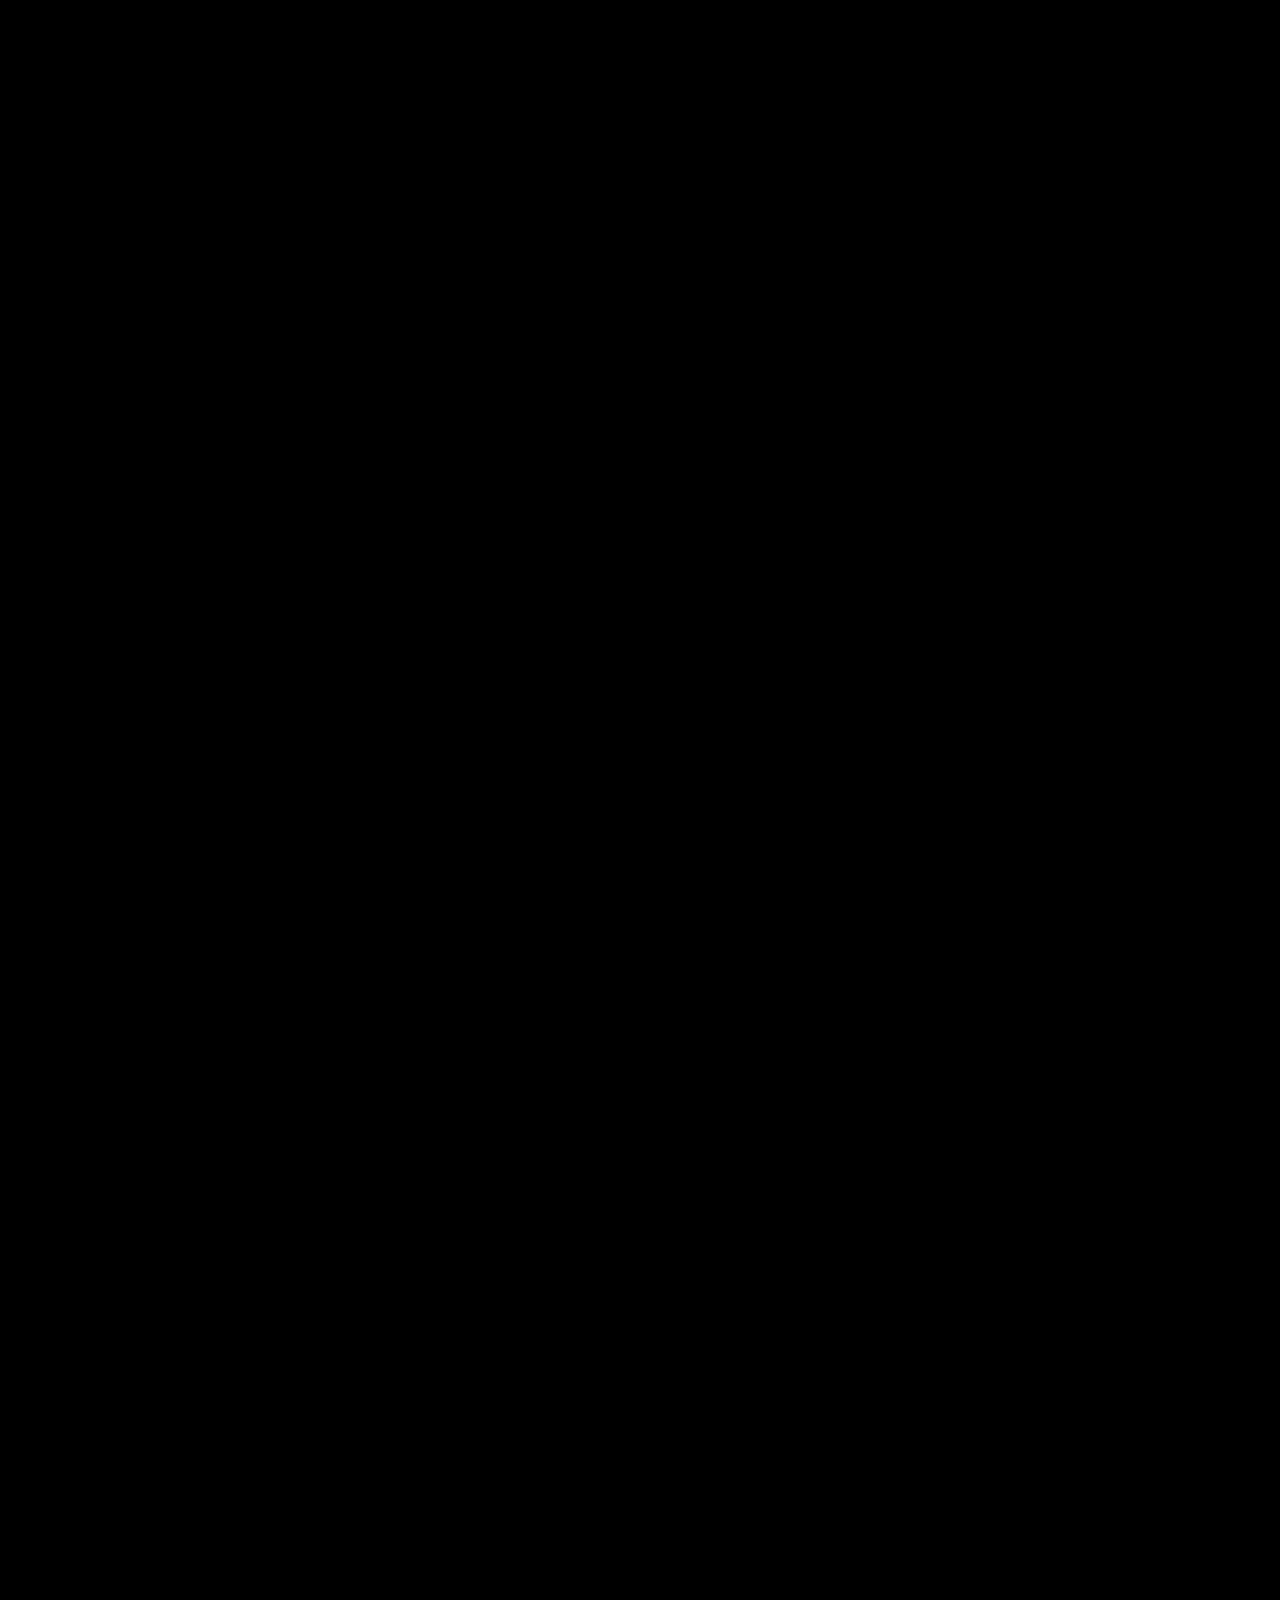
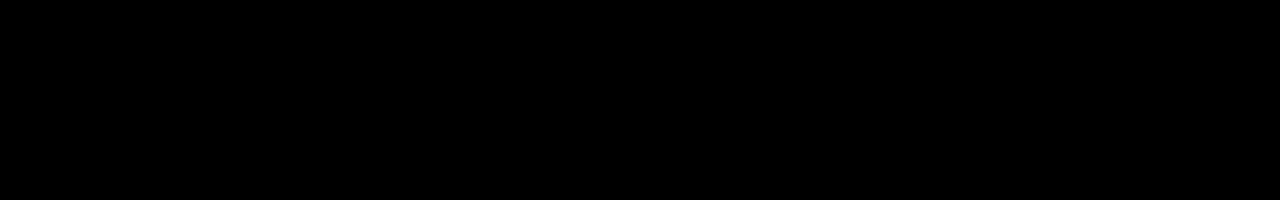
==== index.html @ 1d363dec "First commit" ====
<!DOCTYPE html>
<html lang="de">
<head>
    <meta charset="UTF-8">
    <meta http-equiv="X-UA-Compatible" content="IE=edge">
    <meta name="viewport" content="width=device-width, initial-scale=1.0">
    <title>ChrisDesign</title>
    <link rel="stylesheet" href="css/style.css">
</head>
<body>
    <div class="wrap">
        <nav class="nav"></nav>
        <section class="baner"></section>
        <article class="article"></article>
        <aside class="aside"></aside>
        <section class="projects"></section>
        <footer class="footer"></footer>
    </div>
    <script src="js/script.js"></script>
</body>
</html>
---- css/style.css ----
html {
  background-color: #000;
  width: 100vw;
  min-height: 200vh;
}

body {
  margin: 0;
  padding: 0;
  -webkit-box-sizing: border-box;
          box-sizing: border-box;
}
/*# sourceMappingURL=style.css.map */
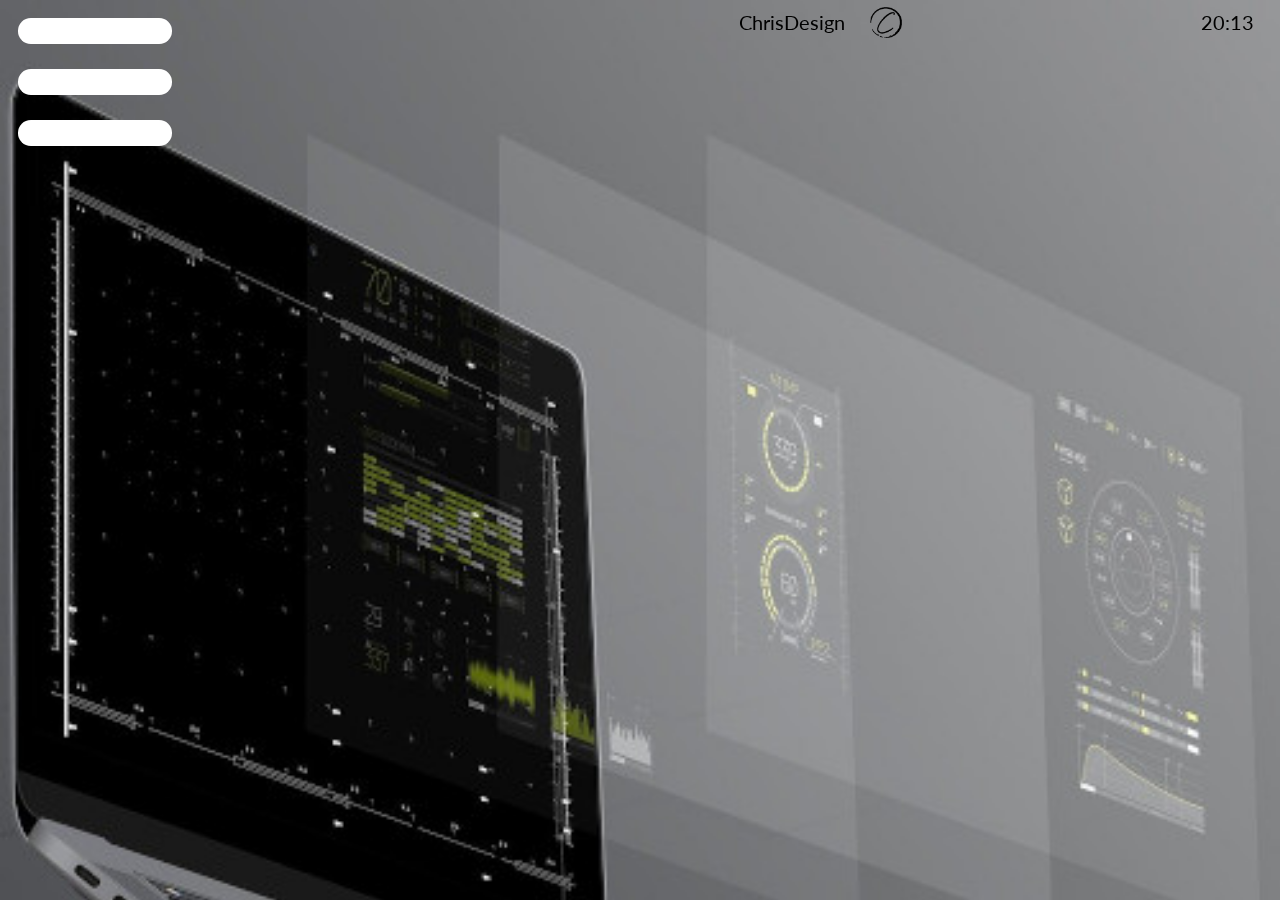
==== commit c7d7cb25: "asdfgbhj" ====
--- a/index.html
+++ b/index.html
@@ -8,14 +8,33 @@
     <link rel="stylesheet" href="css/style.css">
 </head>
 <body>
+    <div class="sideWrap">
+    <div class="burger">
+        <span class="burger__spn1"></span>
+        <span class="burger__spn2"></span>
+        <span class="burger__spn3"></span>
+    </div>
+    <nav class="nav">
+        <div class="nav__title">ChrisDesign</div>
+        <div class="nav__logo"> <img class="nav__logo__img" src="img/logoblack.png"> </div>
+        <div class="nav__time">20:13</div>
+    </nav>
+    <section class="menu">
+        <div class="menu__list">
+        <div><li><a href="#">About<span></span></a></li></div>
+        <div><li><a href="#">Projects<span></span></a></li></div>
+        <div><li><a href="#">Contact me<span></span></a></li></div>
+    </div>
+        <div class="menu__copy"><div><p><strong>&copy</strong> ChrisDesign</p></div></div>
+    </section>
     <div class="wrap">
-        <nav class="nav"></nav>
         <section class="baner"></section>
         <article class="article"></article>
         <aside class="aside"></aside>
         <section class="projects"></section>
         <footer class="footer"></footer>
     </div>
+</div>
     <script src="js/script.js"></script>
 </body>
 </html>--- a/css/style.css
+++ b/css/style.css
@@ -1,7 +1,9 @@
+@import url("https://fonts.googleapis.com/css2?family=Lato:ital,wght@0,300;0,400;0,700;1,400;1,700&display=swap");
+@import url("https://fonts.googleapis.com/css2?family=Cabin:ital,wght@0,400;0,700;1,400&display=swap");
 html {
   background-color: #000;
-  width: 100vw;
-  min-height: 200vh;
+  font-family: "Lato", sans-serif;
+  font-size: 10px;
 }
 
 body {
@@ -10,4 +12,291 @@
   -webkit-box-sizing: border-box;
           box-sizing: border-box;
 }
+
+.sideWrap {
+  overflow-x: hidden;
+}
+
+.wrap {
+  background-color: #f1ebe7;
+  width: 100vw;
+  min-height: 100vh;
+  display: -webkit-box;
+  display: -ms-flexbox;
+  display: flex;
+  -webkit-box-orient: vertical;
+  -webkit-box-direction: normal;
+      -ms-flex-direction: column;
+          flex-direction: column;
+  -webkit-transform: translate(0, 0);
+          transform: translate(0, 0);
+  -webkit-transition: .6s linear;
+  transition: .6s linear;
+}
+
+.wrap.active {
+  -webkit-transform: translate(100%, 10%);
+          transform: translate(100%, 10%);
+}
+
+.burger {
+  position: fixed;
+  z-index: 2;
+  top: 2vh;
+  left: 2vh;
+  width: 12vw;
+  height: 10vw;
+  cursor: pointer;
+  -webkit-transition: .2s;
+  transition: .2s;
+}
+
+.burger span {
+  position: absolute;
+  height: 2vw;
+  width: 100%;
+  background-color: #fff;
+  border-radius: 1vw;
+  -webkit-transition: top .2s .2s, bottom .2s .2s, -webkit-transform .2s .4s;
+  transition: top .2s .2s, bottom .2s .2s, -webkit-transform .2s .4s;
+  transition: top .2s .2s, bottom .2s .2s, transform .2s .4s;
+  transition: top .2s .2s, bottom .2s .2s, transform .2s .4s, -webkit-transform .2s .4s;
+}
+
+.burger__spn1 {
+  top: 0;
+}
+
+.burger__spn2 {
+  top: calc(50% - 1vw);
+}
+
+.burger__spn3 {
+  bottom: 0;
+}
+
+.burger.active {
+  -webkit-transform: rotate(90deg);
+          transform: rotate(90deg);
+}
+
+.active .burger__spn1 {
+  top: calc(50% - 1vw);
+  -webkit-transform: rotate(45deg);
+          transform: rotate(45deg);
+}
+
+.active .burger__spn2 {
+  opacity: 0;
+}
+
+.active .burger__spn3 {
+  bottom: calc(50% - 1vw);
+  -webkit-transform: rotate(-45deg);
+          transform: rotate(-45deg);
+}
+
+.nav {
+  position: fixed;
+  z-index: 1;
+  top: 0;
+  left: 0;
+  width: 100vw;
+  height: 5vh;
+  font-size: 2rem;
+  display: -webkit-box;
+  display: -ms-flexbox;
+  display: flex;
+  -webkit-transition: .4s linear;
+  transition: .4s linear;
+}
+
+.nav__title {
+  -ms-flex-preferred-size: 50%;
+      flex-basis: 50%;
+  -webkit-box-flex: 1;
+      -ms-flex-positive: 1;
+          flex-grow: 1;
+  text-align: right;
+  margin-right: 2%;
+  line-height: 5vh;
+  -webkit-transition: .4s linear;
+  transition: .4s linear;
+}
+
+.nav .nav__logo {
+  -ms-flex-preferred-size: 15%;
+      flex-basis: 15%;
+  display: -webkit-box;
+  display: -ms-flexbox;
+  display: flex;
+}
+
+.nav .nav__logo__img {
+  -ms-flex-item-align: center;
+      -ms-grid-row-align: center;
+      align-self: center;
+  display: block;
+  height: 70%;
+}
+
+.nav .nav__time {
+  -ms-flex-preferred-size: 15%;
+      flex-basis: 15%;
+  text-align: right;
+  margin-right: 2%;
+  line-height: 5vh;
+  -webkit-transition: .4s linear;
+  transition: .4s linear;
+}
+
+.nav.active {
+  color: #fff;
+}
+
+.active .nav__title {
+  -webkit-transform: scale(1.5);
+          transform: scale(1.5);
+  margin-top: 4%;
+}
+
+.active .nav__logo {
+  opacity: 0;
+}
+
+.active .nav__time {
+  opacity: 0;
+}
+
+.menu {
+  position: fixed;
+  top: 30%;
+  left: 0;
+  right: 0;
+  height: 70%;
+  width: 100%;
+  -webkit-transform: translateX(-100%);
+          transform: translateX(-100%);
+  font-family: "Cabin", sans-serif;
+  font-size: 4.5rem;
+  font-style: italic;
+  line-height: 170%;
+  letter-spacing: 4px;
+  list-style: none;
+  cursor: pointer;
+  color: #fff;
+  -webkit-transition: .6s linear;
+  transition: .6s linear;
+  display: -webkit-box;
+  display: -ms-flexbox;
+  display: flex;
+  -ms-flex-wrap: wrap;
+      flex-wrap: wrap;
+}
+
+.menu__list {
+  -ms-flex-preferred-size: 100%;
+      flex-basis: 100%;
+}
+
+.menu__list div {
+  margin-left: 5%;
+  overflow: hidden;
+}
+
+.menu__list div li {
+  -webkit-transform: translateY(100%);
+          transform: translateY(100%);
+  -webkit-transition: .7s 0.6s ease-out;
+  transition: .7s 0.6s ease-out;
+}
+
+.menu__list div li a {
+  position: relative;
+  text-decoration: none;
+  color: #fff;
+  display: inline-block;
+}
+
+.menu__list div li a span {
+  content: '';
+  position: relative;
+  float: right;
+  width: 0;
+  height: 3px;
+  display: block;
+  margin-top: 5px;
+  right: 0;
+  background-color: #fff;
+  -webkit-transition: width .4s;
+  transition: width .4s;
+}
+
+.menu__list div li a span.active {
+  float: left;
+  left: 0;
+  width: 100%;
+  background-color: #fff;
+}
+
+.menu__copy {
+  -ms-flex-preferred-size: 100%;
+      flex-basis: 100%;
+  text-align: right;
+  -webkit-box-flex: 1;
+      -ms-flex-positive: 1;
+          flex-grow: 1;
+  display: -webkit-box;
+  display: -ms-flexbox;
+  display: flex;
+  -webkit-box-orient: vertical;
+  -webkit-box-direction: normal;
+      -ms-flex-direction: column;
+          flex-direction: column;
+  -webkit-box-pack: end;
+      -ms-flex-pack: end;
+          justify-content: flex-end;
+}
+
+.menu__copy div {
+  margin-right: 5vw;
+  margin-bottom: 5vw;
+  overflow: hidden;
+}
+
+.menu__copy div p {
+  font-size: 1.5rem;
+  -webkit-transform: translateY(200%);
+          transform: translateY(200%);
+  -webkit-transition: .7s 0.8s ease-out;
+  transition: .7s 0.8s ease-out;
+  line-height: 150%;
+}
+
+.menu.active {
+  -webkit-transform: translateX(0);
+          transform: translateX(0);
+}
+
+.active .menu__list div li {
+  -webkit-transform: translateY(0);
+          transform: translateY(0);
+}
+
+.active .menu__copy div p {
+  -webkit-transform: translateY(0);
+          transform: translateY(0);
+}
+
+.baner {
+  -ms-flex-preferred-size: 100%;
+      flex-basis: 100%;
+  -webkit-box-flex: 1;
+      -ms-flex-positive: 1;
+          flex-grow: 1;
+  height: calc(100vh - 5vh);
+  background-image: url("../img/laptop500portrait.jpg");
+  background-repeat: no-repeat;
+  background-size: cover;
+}
 /*# sourceMappingURL=style.css.map */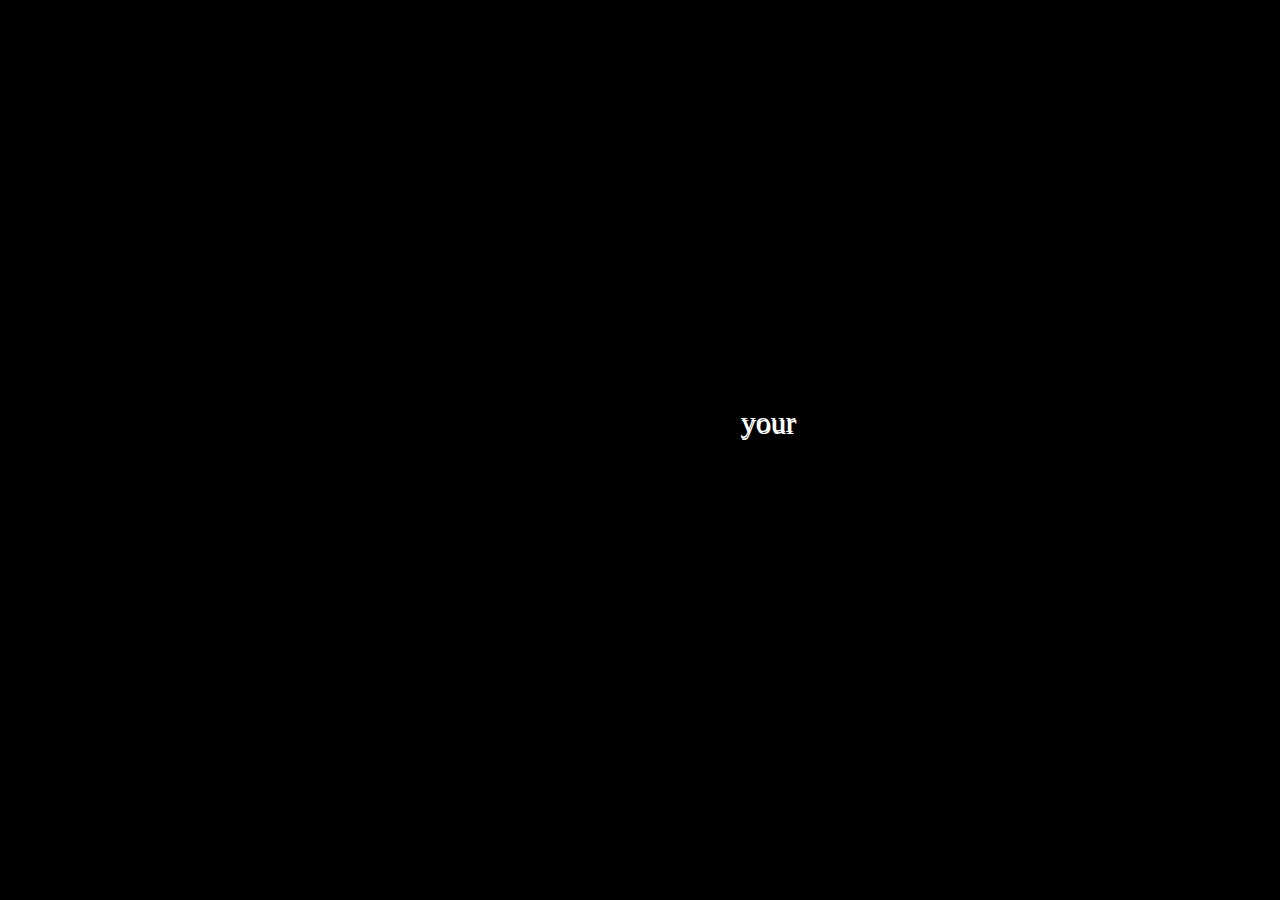
==== commit 05570305: "animation for menu nav baner and orientation landscape for mobile." ====
--- a/index.html
+++ b/index.html
@@ -17,7 +17,6 @@
     <nav class="nav">
         <div class="nav__title">ChrisDesign</div>
         <div class="nav__logo"> <img class="nav__logo__img" src="img/logoblack.png"> </div>
-        <div class="nav__time">20:13</div>
     </nav>
     <section class="menu">
         <div class="menu__list">
@@ -28,7 +27,23 @@
         <div class="menu__copy"><div><p><strong>&copy</strong> ChrisDesign</p></div></div>
     </section>
     <div class="wrap">
-        <section class="baner"></section>
+        <section class="baner">
+            <div class="baner__img"></div>
+            <div class="baner__black"></div>
+            <div class="baner__sentence">
+                <div class="baner__sentence__words">
+                    <div class="baner__sentence__words__word1">I design</div>
+                    <div class="baner__sentence__words__word2">your</div>
+                    <div class="baner__sentence__words__word3">dreams</div>
+                    <div class="baner__sentence__words__word4">on</div>
+                    <div class="baner__sentence__words__word5">your</div>
+                    <div class="baner__sentence__words__word6">website</div>
+                </div>
+                <div class="baner__sentence__about">
+                    <span>ABOUT ME</span>
+                </div>
+            </div>
+        </section>
         <article class="article"></article>
         <aside class="aside"></aside>
         <section class="projects"></section>
--- a/css/style.css
+++ b/css/style.css
@@ -39,13 +39,21 @@
           transform: translate(100%, 10%);
 }
 
+@media (orientation: landscape) {
+  .wrap.active {
+    -webkit-transform: translate(60%, 30%);
+            transform: translate(60%, 30%);
+    border-radius: 40px;
+  }
+}
+
 .burger {
   position: fixed;
   z-index: 2;
   top: 2vh;
   left: 2vh;
-  width: 12vw;
-  height: 10vw;
+  width: calc(10vh/2 + 2vh);
+  height: calc(10vh/2);
   cursor: pointer;
   -webkit-transition: .2s;
   transition: .2s;
@@ -53,14 +61,14 @@
 
 .burger span {
   position: absolute;
-  height: 2vw;
+  height: 20%;
   width: 100%;
-  background-color: #fff;
-  border-radius: 1vw;
-  -webkit-transition: top .2s .2s, bottom .2s .2s, -webkit-transform .2s .4s;
-  transition: top .2s .2s, bottom .2s .2s, -webkit-transform .2s .4s;
-  transition: top .2s .2s, bottom .2s .2s, transform .2s .4s;
-  transition: top .2s .2s, bottom .2s .2s, transform .2s .4s, -webkit-transform .2s .4s;
+  background-color: #000;
+  border-radius: 3vh;
+  -webkit-transition: top .2s .2s, bottom .2s .2s, background-color 1.5s, -webkit-transform .2s .4s;
+  transition: top .2s .2s, bottom .2s .2s, background-color 1.5s, -webkit-transform .2s .4s;
+  transition: top .2s .2s, bottom .2s .2s, transform .2s .4s, background-color 1.5s;
+  transition: top .2s .2s, bottom .2s .2s, transform .2s .4s, background-color 1.5s, -webkit-transform .2s .4s;
 }
 
 .burger__spn1 {
@@ -68,7 +76,7 @@
 }
 
 .burger__spn2 {
-  top: calc(50% - 1vw);
+  top: calc(50% - 10%);
 }
 
 .burger__spn3 {
@@ -81,19 +89,31 @@
 }
 
 .active .burger__spn1 {
-  top: calc(50% - 1vw);
+  top: calc(50% - 10%);
   -webkit-transform: rotate(45deg);
           transform: rotate(45deg);
+  background-color: #fff;
 }
 
 .active .burger__spn2 {
   opacity: 0;
+  background-color: #fff;
 }
 
 .active .burger__spn3 {
-  bottom: calc(50% - 1vw);
+  bottom: calc(50% - 10%);
   -webkit-transform: rotate(-45deg);
           transform: rotate(-45deg);
+  background-color: #fff;
+}
+
+@media (orientation: landscape) {
+  .burger {
+    top: 4vh;
+    left: 4vh;
+    width: calc(20vh/2 + 2vh);
+    height: calc(20vh/2);
+  }
 }
 
 .nav {
@@ -102,7 +122,7 @@
   top: 0;
   left: 0;
   width: 100vw;
-  height: 5vh;
+  height: 10vh;
   font-size: 2rem;
   display: -webkit-box;
   display: -ms-flexbox;
@@ -117,22 +137,26 @@
   -webkit-box-flex: 1;
       -ms-flex-positive: 1;
           flex-grow: 1;
-  text-align: right;
-  margin-right: 2%;
-  line-height: 5vh;
+  text-align: center;
+  margin-left: 10vh;
+  line-height: 10vh;
   -webkit-transition: .4s linear;
   transition: .4s linear;
 }
 
-.nav .nav__logo {
+.nav__logo {
   -ms-flex-preferred-size: 15%;
       flex-basis: 15%;
   display: -webkit-box;
   display: -ms-flexbox;
   display: flex;
-}
-
-.nav .nav__logo__img {
+  margin-right: 4%;
+  opacity: 1;
+  -webkit-transition: .2s linear;
+  transition: .2s linear;
+}
+
+.nav__logo__img {
   -ms-flex-item-align: center;
       -ms-grid-row-align: center;
       align-self: center;
@@ -140,16 +164,6 @@
   height: 70%;
 }
 
-.nav .nav__time {
-  -ms-flex-preferred-size: 15%;
-      flex-basis: 15%;
-  text-align: right;
-  margin-right: 2%;
-  line-height: 5vh;
-  -webkit-transition: .4s linear;
-  transition: .4s linear;
-}
-
 .nav.active {
   color: #fff;
 }
@@ -158,14 +172,29 @@
   -webkit-transform: scale(1.5);
           transform: scale(1.5);
   margin-top: 4%;
+  margin-left: 40%;
 }
 
 .active .nav__logo {
   opacity: 0;
 }
 
-.active .nav__time {
-  opacity: 0;
+@media (orientation: landscape) {
+  .nav {
+    height: 20vh;
+    font-size: 3rem;
+  }
+  .nav__title {
+    line-height: 20vh;
+  }
+  .nav__logo__img {
+    margin-left: 50%;
+  }
+  .active .nav__title {
+    margin-left: 2%;
+    -webkit-transform: scale(1.2);
+            transform: scale(1.2);
+  }
 }
 
 .menu {
@@ -183,7 +212,6 @@
   line-height: 170%;
   letter-spacing: 4px;
   list-style: none;
-  cursor: pointer;
   color: #fff;
   -webkit-transition: .6s linear;
   transition: .6s linear;
@@ -212,6 +240,7 @@
 }
 
 .menu__list div li a {
+  cursor: pointer;
   position: relative;
   text-decoration: none;
   color: #fff;
@@ -223,16 +252,16 @@
   position: relative;
   float: right;
   width: 0;
-  height: 3px;
+  height: 2px;
   display: block;
   margin-top: 5px;
   right: 0;
   background-color: #fff;
-  -webkit-transition: width .4s;
-  transition: width .4s;
-}
-
-.menu__list div li a span.active {
+  -webkit-transition: width .2s;
+  transition: width .2s;
+}
+
+.menu__list div li a:hover span {
   float: left;
   left: 0;
   width: 100%;
@@ -288,15 +317,521 @@
           transform: translateY(0);
 }
 
+@media (orientation: landscape) {
+  .menu {
+    font-size: 3.5rem;
+  }
+  .menu__copy div {
+    margin: auto auto auto 20%;
+  }
+}
+
 .baner {
+  position: relative;
   -ms-flex-preferred-size: 100%;
       flex-basis: 100%;
   -webkit-box-flex: 1;
       -ms-flex-positive: 1;
           flex-grow: 1;
-  height: calc(100vh - 5vh);
+  height: calc(100vh - 10vh);
+}
+
+.baner__img {
+  position: absolute;
+  width: 100%;
+  height: 100%;
   background-image: url("../img/laptop500portrait.jpg");
   background-repeat: no-repeat;
   background-size: cover;
+  border-radius: 0;
+  -webkit-animation: banerMove 1.5s 1s ease-out both;
+          animation: banerMove 1.5s 1s ease-out both;
+}
+
+@-webkit-keyframes banerMove {
+  0% {
+    margin-top: 0;
+  }
+  100% {
+    margin-top: 10vh;
+    height: calc(100vh - 10vh);
+  }
+}
+
+@keyframes banerMove {
+  0% {
+    margin-top: 0;
+  }
+  100% {
+    margin-top: 10vh;
+    height: calc(100vh - 10vh);
+  }
+}
+
+.baner__black {
+  position: absolute;
+  width: 100%;
+  height: 100%;
+  background-color: black;
+  -webkit-animation: blackscreen 1s linear both;
+          animation: blackscreen 1s linear both;
+}
+
+@-webkit-keyframes blackscreen {
+  0% {
+    opacity: 1;
+  }
+  40% {
+    opacity: 1;
+  }
+  80% {
+    opacity: 0;
+  }
+  100% {
+    opacity: 0;
+  }
+}
+
+@keyframes blackscreen {
+  0% {
+    opacity: 1;
+  }
+  40% {
+    opacity: 1;
+  }
+  80% {
+    opacity: 0;
+  }
+  100% {
+    opacity: 0;
+  }
+}
+
+.baner__sentence {
+  position: absolute;
+  top: 30%;
+  left: 10%;
+  width: 80vw;
+  height: 80vw;
+  color: white;
+  font-size: 3rem;
+  font-family: serif;
+  overflow: hidden;
+  display: -webkit-box;
+  display: -ms-flexbox;
+  display: flex;
+  -webkit-box-orient: vertical;
+  -webkit-box-direction: normal;
+      -ms-flex-direction: column;
+          flex-direction: column;
+}
+
+.baner__sentence__words {
+  overflow: hidden;
+  -webkit-box-flex: 2;
+      -ms-flex-positive: 2;
+          flex-grow: 2;
+  display: -webkit-box;
+  display: -ms-flexbox;
+  display: flex;
+  -ms-flex-wrap: wrap;
+      flex-wrap: wrap;
+}
+
+.baner__sentence__words__word1 {
+  -webkit-box-flex: 1;
+      -ms-flex-positive: 1;
+          flex-grow: 1;
+  -ms-flex-preferred-size: 45%;
+      flex-basis: 45%;
+  font-style: italic;
+  text-align: right;
+  padding-right: 1vh;
+  font-weight: bold;
+  -webkit-transform: translateY(-100%);
+          transform: translateY(-100%);
+}
+
+.baner__sentence__words__word1.active {
+  -webkit-animation: word1 1s .6s linear both;
+          animation: word1 1s .6s linear both;
+}
+
+@-webkit-keyframes word1 {
+  0% {
+  }
+  100% {
+    -webkit-transform: translateY(0);
+            transform: translateY(0);
+  }
+}
+
+@keyframes word1 {
+  0% {
+  }
+  100% {
+    -webkit-transform: translateY(0);
+            transform: translateY(0);
+  }
+}
+
+.baner__sentence__words__word2 {
+  -webkit-box-flex: 1;
+      -ms-flex-positive: 1;
+          flex-grow: 1;
+  -ms-flex-preferred-size: 45%;
+      flex-basis: 45%;
+  -webkit-box-flex: 0;
+      -ms-flex-positive: 0;
+          flex-grow: 0;
+  text-align: center;
+  line-height: 100%;
+  -webkit-transform: translate(-50%, 100%);
+          transform: translate(-50%, 100%);
+}
+
+.baner__sentence__words__word2.active {
+  -webkit-animation: word2 1s linear both;
+          animation: word2 1s linear both;
+}
+
+@-webkit-keyframes word2 {
+  0% {
+  }
+  100% {
+    -webkit-transform: translate(0, 0);
+            transform: translate(0, 0);
+  }
+}
+
+@keyframes word2 {
+  0% {
+  }
+  100% {
+    -webkit-transform: translate(0, 0);
+            transform: translate(0, 0);
+  }
+}
+
+.baner__sentence__words__word3 {
+  -webkit-box-flex: 1;
+      -ms-flex-positive: 1;
+          flex-grow: 1;
+  -ms-flex-preferred-size: 45%;
+      flex-basis: 45%;
+  font-size: 3.5rem;
+  -webkit-transform: translateX(-100%);
+          transform: translateX(-100%);
+}
+
+.baner__sentence__words__word3.active {
+  -webkit-animation: word3 1.5s .4s both;
+          animation: word3 1.5s .4s both;
+}
+
+@-webkit-keyframes word3 {
+  0% {
+  }
+  100% {
+    -webkit-transform: translateX(0);
+            transform: translateX(0);
+  }
+}
+
+@keyframes word3 {
+  0% {
+  }
+  100% {
+    -webkit-transform: translateX(0);
+            transform: translateX(0);
+  }
+}
+
+.baner__sentence__words__word4 {
+  -webkit-box-flex: 1;
+      -ms-flex-positive: 1;
+          flex-grow: 1;
+  -ms-flex-preferred-size: 45%;
+      flex-basis: 45%;
+  text-align: left;
+  font-size: 4rem;
+  line-height: 100%;
+  -webkit-transform: translateX(100%);
+          transform: translateX(100%);
+}
+
+.baner__sentence__words__word4.active {
+  -webkit-animation: word4 1s both;
+          animation: word4 1s both;
+}
+
+@-webkit-keyframes word4 {
+  0% {
+  }
+  100% {
+    -webkit-transform: translateX(0);
+            transform: translateX(0);
+  }
+}
+
+@keyframes word4 {
+  0% {
+  }
+  100% {
+    -webkit-transform: translateX(0);
+            transform: translateX(0);
+  }
+}
+
+.baner__sentence__words__word5 {
+  -webkit-box-flex: 1;
+      -ms-flex-positive: 1;
+          flex-grow: 1;
+  -ms-flex-preferred-size: 45%;
+      flex-basis: 45%;
+  -webkit-box-flex: 0;
+      -ms-flex-positive: 0;
+          flex-grow: 0;
+  text-align: center;
+  line-height: 180%;
+  -webkit-transform: translate(72%, -97%);
+          transform: translate(72%, -97%);
+}
+
+.baner__sentence__words__word5.active {
+  -webkit-animation: word2 1s linear both;
+          animation: word2 1s linear both;
+}
+
+@keyframes word2 {
+  0% {
+  }
+  100% {
+    -webkit-transform: translate(0, 0);
+            transform: translate(0, 0);
+  }
+}
+
+.baner__sentence__words__word6 {
+  -webkit-box-flex: 1;
+      -ms-flex-positive: 1;
+          flex-grow: 1;
+  -ms-flex-preferred-size: 45%;
+      flex-basis: 45%;
+  font-style: italic;
+  -webkit-transform: translateY(100%);
+          transform: translateY(100%);
+}
+
+.baner__sentence__words__word6.active {
+  -webkit-animation: word6 1s .8s linear both;
+          animation: word6 1s .8s linear both;
+}
+
+@-webkit-keyframes word6 {
+  0% {
+  }
+  100% {
+    -webkit-transform: translateY(0);
+            transform: translateY(0);
+  }
+}
+
+@keyframes word6 {
+  0% {
+  }
+  100% {
+    -webkit-transform: translateY(0);
+            transform: translateY(0);
+  }
+}
+
+.baner__sentence__about {
+  -webkit-box-flex: 1;
+      -ms-flex-positive: 1;
+          flex-grow: 1;
+  display: -webkit-box;
+  display: -ms-flexbox;
+  display: flex;
+  -webkit-box-pack: center;
+      -ms-flex-pack: center;
+          justify-content: center;
+  -webkit-box-align: center;
+      -ms-flex-align: center;
+          align-items: center;
+}
+
+.baner__sentence__about span {
+  display: block;
+  height: 5vh;
+  width: 5vh;
+  background-color: white;
+  border-radius: 3vh;
+  opacity: 0;
+  color: #000;
+  font-family: cabin;
+  font-weight: 700;
+  font-size: 0;
+  text-align: center;
+  line-height: 5vh;
+  text-transform: uppercase;
+}
+
+.baner__sentence__about span.active {
+  -webkit-animation: about 0.7s .5s linear both;
+          animation: about 0.7s .5s linear both;
+}
+
+@-webkit-keyframes about {
+  0% {
+  }
+  50% {
+    opacity: 1;
+  }
+  75% {
+    width: 25vh;
+    opacity: 1;
+    border-radius: 3vh;
+    font-size: 0;
+  }
+  100% {
+    font-size: 2rem;
+    width: 25vh;
+    opacity: 1;
+    border-radius: 3vh;
+  }
+}
+
+@keyframes about {
+  0% {
+  }
+  50% {
+    opacity: 1;
+  }
+  75% {
+    width: 25vh;
+    opacity: 1;
+    border-radius: 3vh;
+    font-size: 0;
+  }
+  100% {
+    font-size: 2rem;
+    width: 25vh;
+    opacity: 1;
+    border-radius: 3vh;
+  }
+}
+
+@media (orientation: landscape) {
+  .baner__img {
+    background-image: url("../img/laptop1024landscape.jpg");
+  }
+  @-webkit-keyframes banerMove {
+    0% {
+      margin-top: 0;
+    }
+    100% {
+      margin-top: 20vh;
+      height: calc(100vh - 20vh);
+    }
+  }
+  @keyframes banerMove {
+    0% {
+      margin-top: 0;
+    }
+    100% {
+      margin-top: 20vh;
+      height: calc(100vh - 20vh);
+    }
+  }
+  .baner__sentence {
+    left: 20%;
+    top: 40%;
+    height: 25vw;
+  }
+  .baner__sentence__words__word1 {
+    -webkit-transform: translateX(-100%);
+            transform: translateX(-100%);
+  }
+  .baner__sentence__words__word2 {
+    -webkit-transform: translate(2%, 58%);
+            transform: translate(2%, 58%);
+  }
+  .baner__sentence__words__word3 {
+    padding-right: 2%;
+    -webkit-transform: translateY(-100%);
+            transform: translateY(-100%);
+  }
+  .baner__sentence__words__word4 {
+    text-align: right;
+    -webkit-transform: translateY(100%);
+            transform: translateY(100%);
+  }
+  .baner__sentence__words__word5 {
+    -webkit-transform: translate(0, -50%);
+            transform: translate(0, -50%);
+  }
+  .baner__sentence__words__word6 {
+    -webkit-transform: translateX(100%);
+            transform: translateX(100%);
+  }
+  .baner__sentence__words div {
+    -webkit-box-flex: 1;
+        -ms-flex-positive: 1;
+            flex-grow: 1;
+    -ms-flex-preferred-size: 30%;
+        flex-basis: 30%;
+  }
+  .baner__sentence__about span {
+    height: 10vh;
+    width: 10vh;
+    line-height: 10vh;
+    border-radius: 5vh;
+    letter-spacing: 1px;
+  }
+  .baner__sentence__about span.active {
+    -webkit-animation: about 0.7s .5s ease-out both;
+            animation: about 0.7s .5s ease-out both;
+  }
+  @-webkit-keyframes about {
+    0% {
+      width: 10vh;
+    }
+    50% {
+      opacity: 1;
+      font-size: 0;
+      width: 15vh;
+    }
+    75% {
+      width: 20vh;
+      opacity: 1;
+      font-size: .8rem;
+    }
+    100% {
+      font-size: 1.6rem;
+      width: 20vw;
+      opacity: 1;
+    }
+  }
+  @keyframes about {
+    0% {
+      width: 10vh;
+    }
+    50% {
+      opacity: 1;
+      font-size: 0;
+      width: 15vh;
+    }
+    75% {
+      width: 20vh;
+      opacity: 1;
+      font-size: .8rem;
+    }
+    100% {
+      font-size: 1.6rem;
+      width: 20vw;
+      opacity: 1;
+    }
+  }
 }
 /*# sourceMappingURL=style.css.map */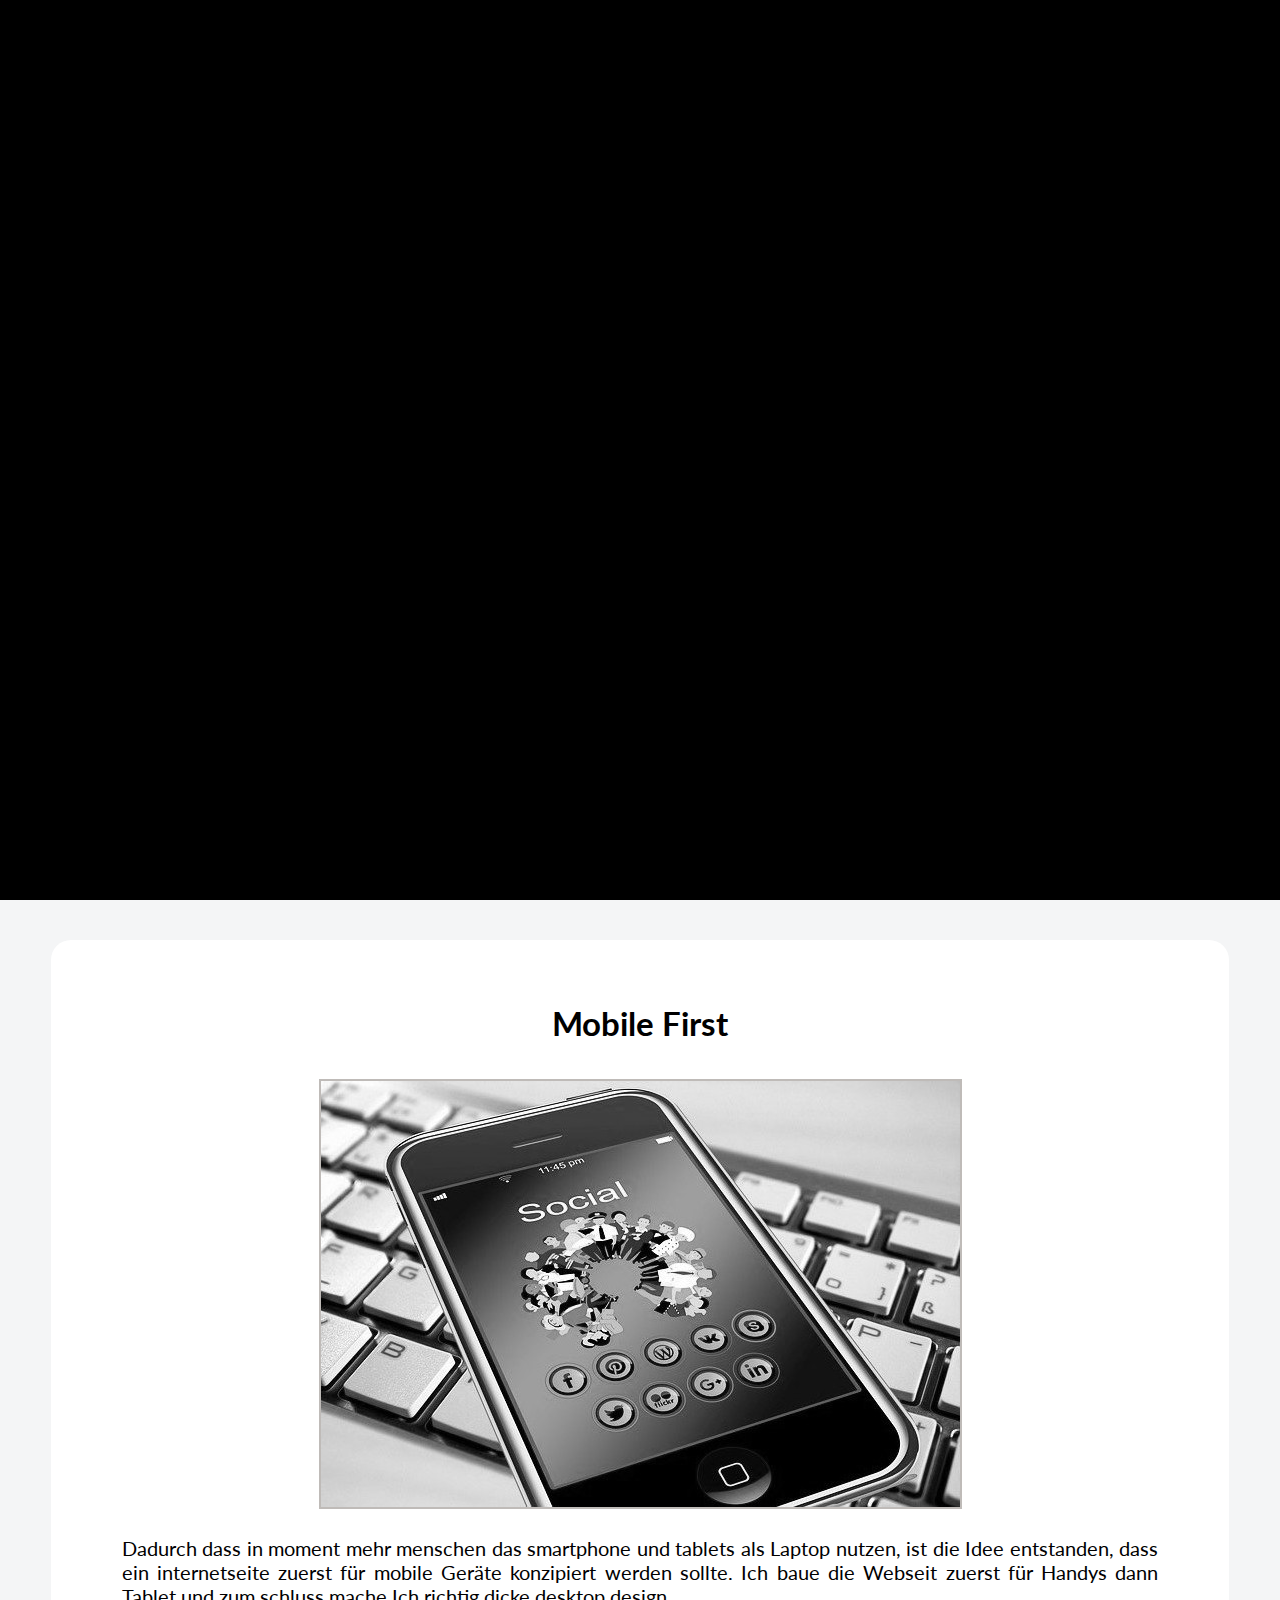
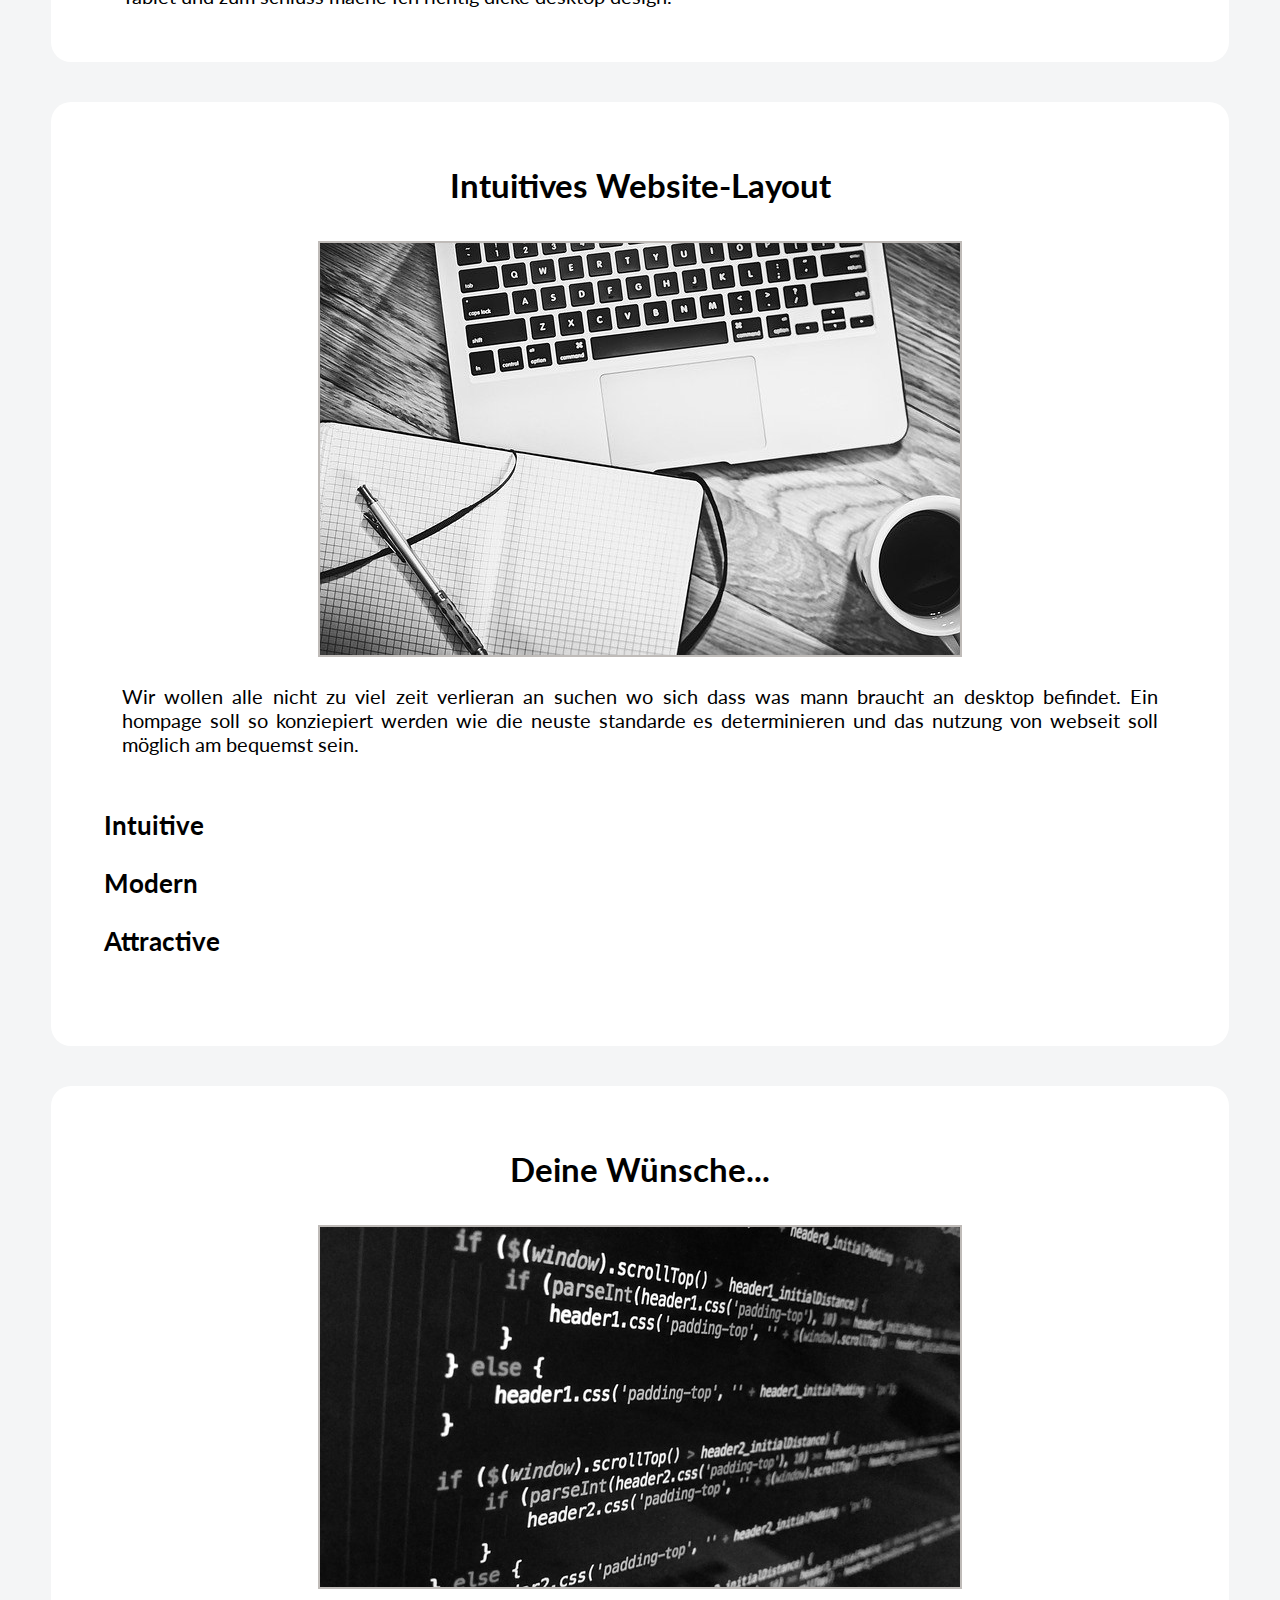
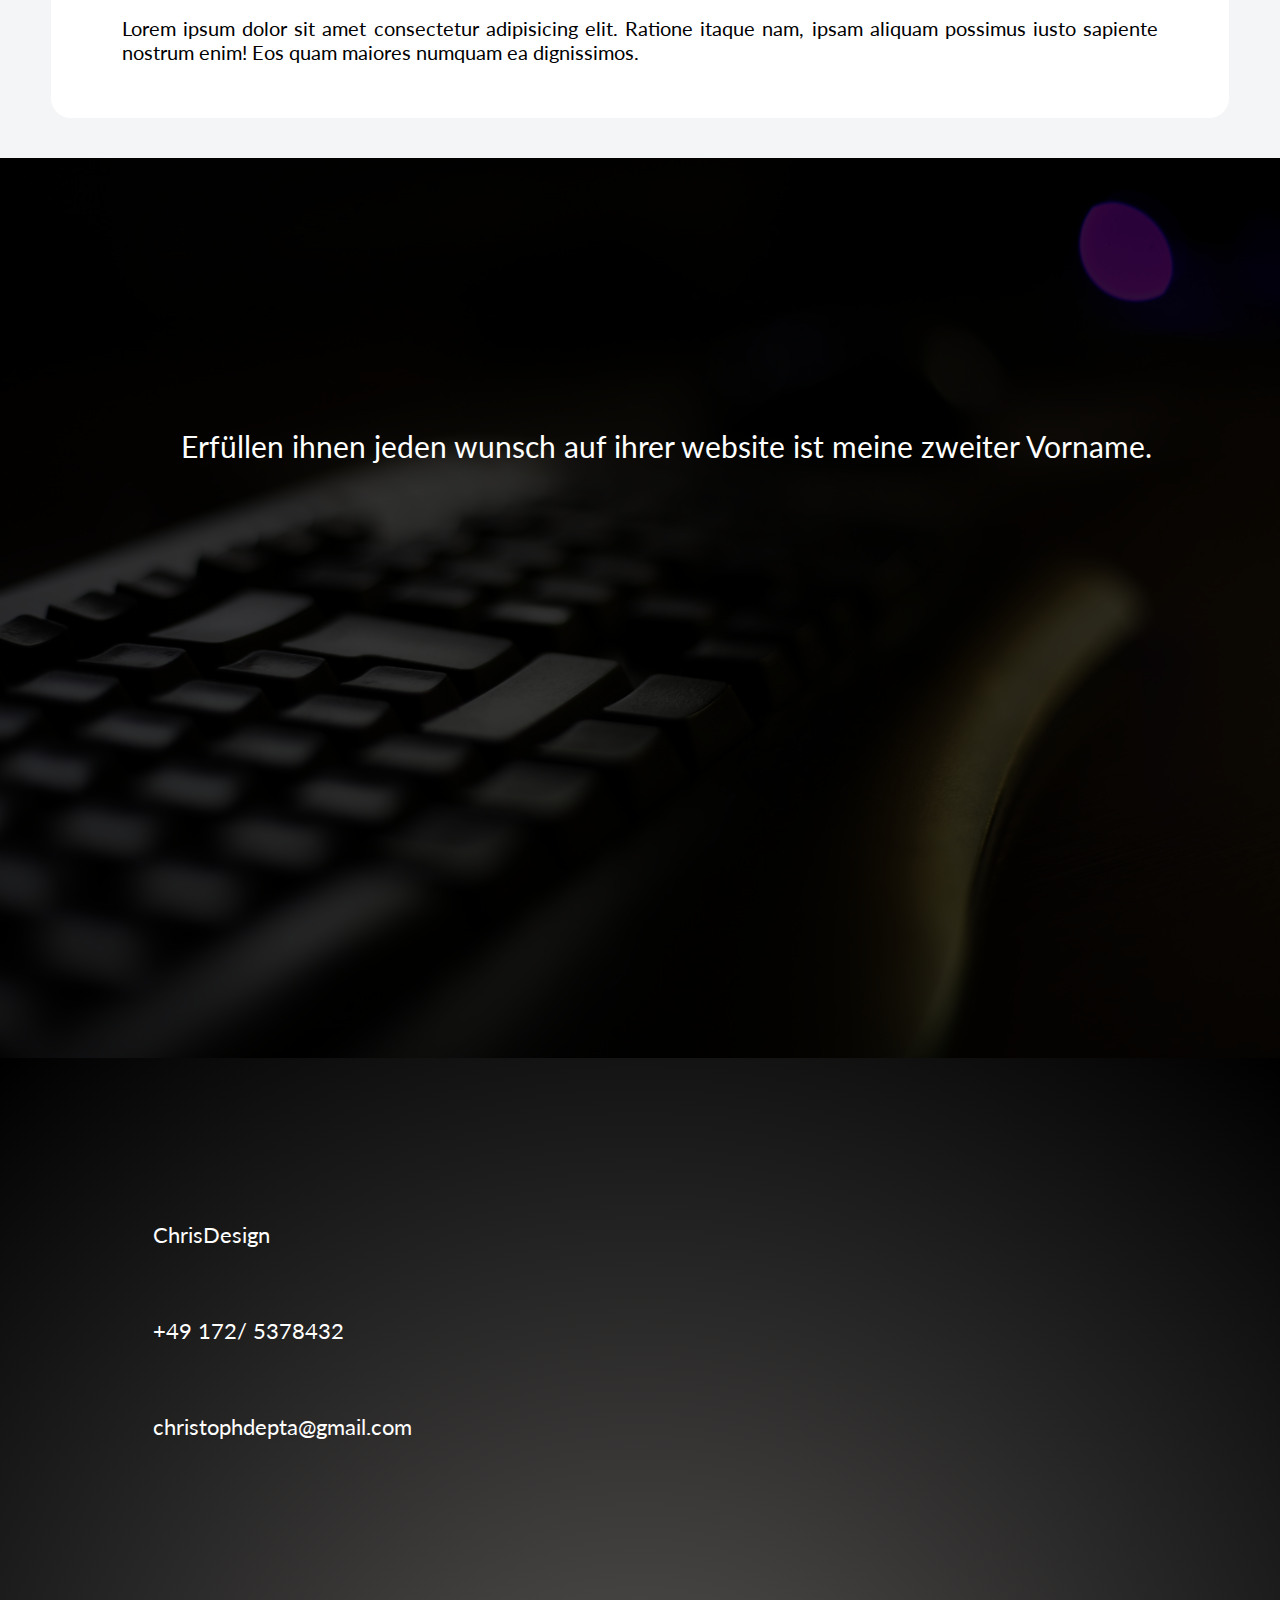
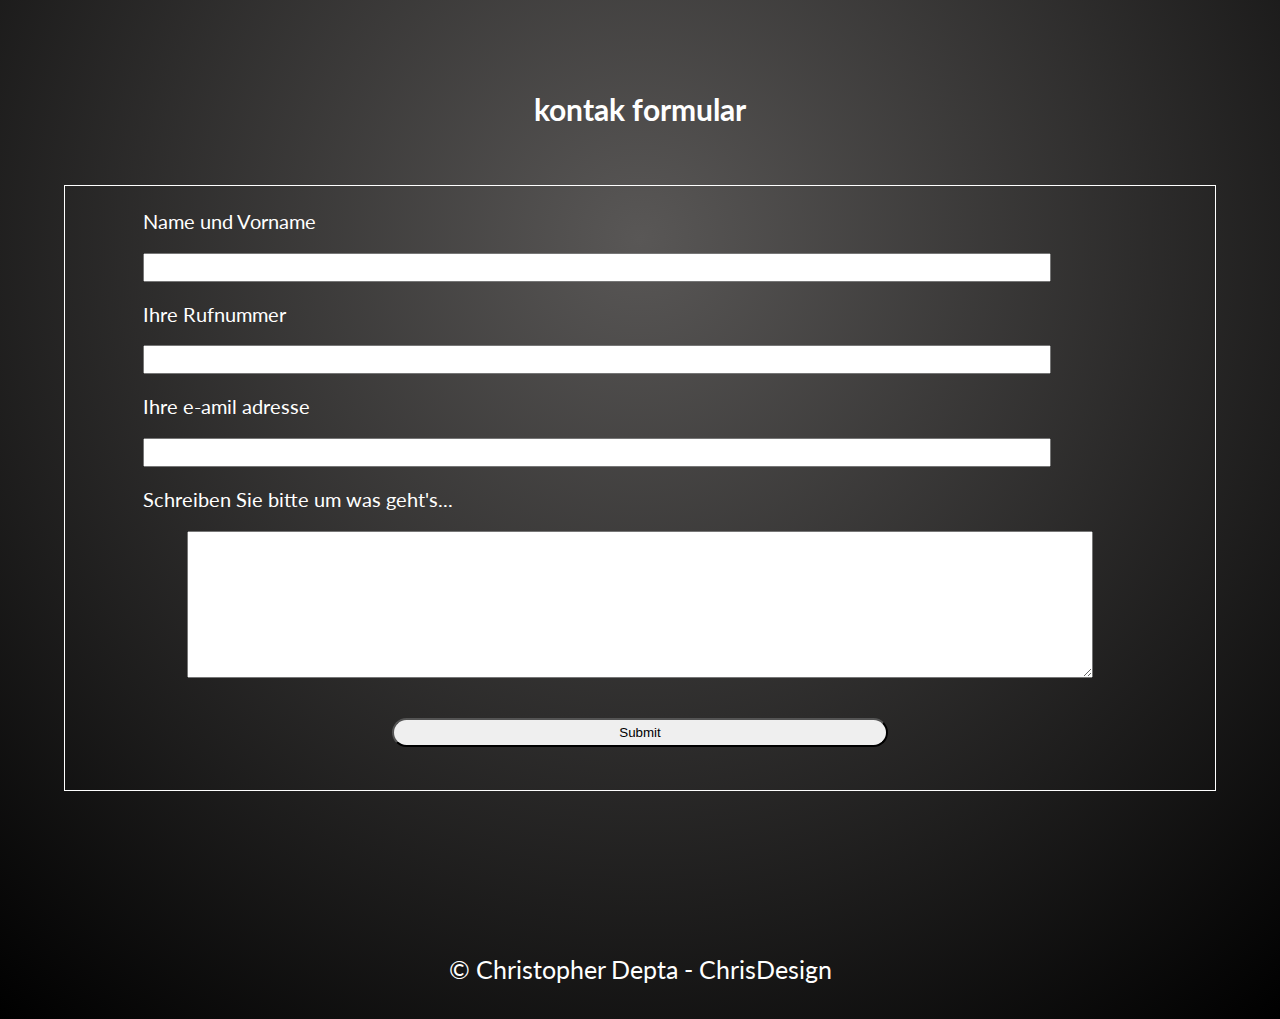
==== commit 22da8e1c: "animation for nav. add footer, article, aside" ====
--- a/index.html
+++ b/index.html
@@ -5,6 +5,7 @@
     <meta http-equiv="X-UA-Compatible" content="IE=edge">
     <meta name="viewport" content="width=device-width, initial-scale=1.0">
     <title>ChrisDesign</title>
+    <link rel="stylesheet" href="https://use.fontawesome.com/releases/v5.15.3/css/all.css" integrity="sha384-SZXxX4whJ79/gErwcOYf+zWLeJdY/qpuqC4cAa9rOGUstPomtqpuNWT9wdPEn2fk" crossorigin="anonymous">
     <link rel="stylesheet" href="css/style.css">
 </head>
 <body>
@@ -29,7 +30,6 @@
     <div class="wrap">
         <section class="baner">
             <div class="baner__img"></div>
-            <div class="baner__black"></div>
             <div class="baner__sentence">
                 <div class="baner__sentence__words">
                     <div class="baner__sentence__words__word1">I design</div>
@@ -43,11 +43,87 @@
                     <span>ABOUT ME</span>
                 </div>
             </div>
+            <div class="baner__black"></div>
         </section>
-        <article class="article"></article>
-        <aside class="aside"></aside>
-        <section class="projects"></section>
-        <footer class="footer"></footer>
+        <section class="article">
+            <div class="article__mobileFirst">
+                <h1>Mobile First</h1>
+                <img src="img/mobileFirst.jpg" alt="">
+                <p>
+                    Dadurch dass in moment mehr menschen das smartphone und tablets als Laptop nutzen, ist die
+                    Idee entstanden, dass ein internetseite zuerst für mobile Geräte konzipiert werden sollte.
+                    Ich baue die Webseit zuerst für Handys dann Tablet und zum schluss mache Ich richtig dicke desktop design.
+                </p>
+            </div>
+            <div class="article__intuitivesLayout">
+                <h1>Intuitives Website-Layout</h1>
+                <img src="img/layout.jpg" alt="">
+                <p>
+                    Wir wollen alle nicht zu viel zeit verlieran an suchen wo sich dass was mann braucht an desktop befindet. Ein hompage soll so konziepiert werden wie die neuste standarde es determinieren und das nutzung von webseit soll möglich am bequemst sein.
+                </p>
+                <ul>
+                    <li><h3>Intuitive</h3></li>
+                    <li><h3>Modern</h3></li>
+                    <li><h3>Attractive</h3></li>
+                </ul>
+            </div>
+            <div class="article__office">
+                <h1>Deine Wünsche...</h1>
+                <img src="img/office.jpg" alt="">
+                <p>
+                    Lorem ipsum dolor sit amet consectetur adipisicing elit. Ratione itaque nam, ipsam aliquam possimus iusto sapiente nostrum enim! Eos quam maiores numquam ea dignissimos.
+                </p>
+            </div> 
+        </section>
+        <section class="aside">
+            <div class="aside__black">
+            <p>Erfüllen ihnen jeden wunsch auf ihrer website ist meine zweiter Vorname.</p>
+            </div>
+        </section>
+        <!-- <section class="projects"></section> -->
+        <footer class="footer">
+            <div class="footer__socials">
+                <div class="footer__socials__soc1">
+                    <a href=""><i class="fab fa-facebook"></i>ChrisDesign</a>
+                </div>
+                <div class="footer__socials__soc2">
+                    <a href=""><i class="fas fa-mobile-alt"></i>+49 172/ 5378432</a>
+                </div>
+                <div class="footer__socials__soc3">
+                    <a href=""><i class="fas fa-at"></i>christophdepta@gmail.com</a>
+                </div>
+                <div class="footer__socials__img">
+                    <img src="img/logo.png">
+                </div>
+            </div>
+            <div class="footer__form">
+                <h2>kontak formular</h2>
+                <form action="mailto:christophdepta@gmail.com" method="post" enctype="text/plain" autocomplete="off">
+                    <div>
+                        <label for="name">Name und Vorname</label>
+                        <input type="text" name="Name" required>
+                    </div> 
+                     <div>
+                        <label for="phone_number">Ihre Rufnummer</label>
+                        <input type="tel" name="phone_number" required>
+                    </div>
+                    <div>
+                        <label for="email">Ihre e-amil adresse</label>
+                        <input type="email" name="email" required>
+                    </div>
+                    <div>
+                        <label for="description">Schreiben Sie bitte um was geht's...</label>
+                        <textarea id="description" maxlength="500" rows="3"></textarea>
+                    </div>
+                    <div class="form__btn">
+                        <input type="submit" name="submit" id="send">
+                    </div>
+                </form>
+            </div>
+            <div class="footer__copy">
+                <p>&copy; Christopher Depta - ChrisDesign</p>
+            </div>
+        </footer>
     </div>
 </div>
     <script src="js/script.js"></script>
--- a/css/style.css
+++ b/css/style.css
@@ -18,16 +18,14 @@
 }
 
 .wrap {
-  background-color: #f1ebe7;
+  background-color: #f4f5f6;
   width: 100vw;
-  min-height: 100vh;
-  display: -webkit-box;
-  display: -ms-flexbox;
-  display: flex;
-  -webkit-box-orient: vertical;
-  -webkit-box-direction: normal;
-      -ms-flex-direction: column;
-          flex-direction: column;
+  min-height: 200vh;
+  display: -webkit-box;
+  display: -ms-flexbox;
+  display: flex;
+  -ms-flex-wrap: wrap;
+      flex-wrap: wrap;
   -webkit-transform: translate(0, 0);
           transform: translate(0, 0);
   -webkit-transition: .6s linear;
@@ -35,14 +33,14 @@
 }
 
 .wrap.active {
-  -webkit-transform: translate(100%, 10%);
-          transform: translate(100%, 10%);
+  -webkit-transform: translate(100%, 1%);
+          transform: translate(100%, 1%);
 }
 
 @media (orientation: landscape) {
   .wrap.active {
-    -webkit-transform: translate(60%, 30%);
-            transform: translate(60%, 30%);
+    -webkit-transform: translate(60%, 3%);
+            transform: translate(60%, 3%);
     border-radius: 40px;
   }
 }
@@ -327,17 +325,13 @@
 }
 
 .baner {
-  position: relative;
   -ms-flex-preferred-size: 100%;
       flex-basis: 100%;
-  -webkit-box-flex: 1;
-      -ms-flex-positive: 1;
-          flex-grow: 1;
-  height: calc(100vh - 10vh);
+  height: 100vh;
 }
 
 .baner__img {
-  position: absolute;
+  position: relative;
   width: 100%;
   height: 100%;
   background-image: url("../img/laptop500portrait.jpg");
@@ -368,48 +362,9 @@
   }
 }
 
-.baner__black {
-  position: absolute;
-  width: 100%;
-  height: 100%;
-  background-color: black;
-  -webkit-animation: blackscreen 1s linear both;
-          animation: blackscreen 1s linear both;
-}
-
-@-webkit-keyframes blackscreen {
-  0% {
-    opacity: 1;
-  }
-  40% {
-    opacity: 1;
-  }
-  80% {
-    opacity: 0;
-  }
-  100% {
-    opacity: 0;
-  }
-}
-
-@keyframes blackscreen {
-  0% {
-    opacity: 1;
-  }
-  40% {
-    opacity: 1;
-  }
-  80% {
-    opacity: 0;
-  }
-  100% {
-    opacity: 0;
-  }
-}
-
 .baner__sentence {
   position: absolute;
-  top: 30%;
+  top: 40vh;
   left: 10%;
   width: 80vw;
   height: 80vw;
@@ -722,6 +677,48 @@
   }
 }
 
+.baner__black {
+  position: absolute;
+  top: 0;
+  display: block;
+  width: 100%;
+  height: 100vh;
+  background-color: #000;
+  opacity: 1;
+  -webkit-animation: blackscreen 1.3s linear both;
+          animation: blackscreen 1.3s linear both;
+}
+
+@-webkit-keyframes blackscreen {
+  0% {
+    opacity: 1;
+  }
+  40% {
+    opacity: 1;
+  }
+  80% {
+    opacity: 0;
+  }
+  100% {
+    opacity: 0;
+  }
+}
+
+@keyframes blackscreen {
+  0% {
+    opacity: 1;
+  }
+  40% {
+    opacity: 1;
+  }
+  80% {
+    opacity: 0;
+  }
+  100% {
+    opacity: 0;
+  }
+}
+
 @media (orientation: landscape) {
   .baner__img {
     background-image: url("../img/laptop1024landscape.jpg");
@@ -746,7 +743,7 @@
   }
   .baner__sentence {
     left: 20%;
-    top: 40%;
+    top: 40vh;
     height: 25vw;
   }
   .baner__sentence__words__word1 {
@@ -834,4 +831,236 @@
     }
   }
 }
+
+.article {
+  -ms-flex-preferred-size: 100%;
+      flex-basis: 100%;
+  min-height: 100vh;
+  -webkit-box-flex: 1;
+      -ms-flex-positive: 1;
+          flex-grow: 1;
+  font-size: 2rem;
+  display: -webkit-box;
+  display: -ms-flexbox;
+  display: flex;
+  -ms-flex-wrap: wrap;
+      flex-wrap: wrap;
+  -webkit-box-pack: center;
+      -ms-flex-pack: center;
+          justify-content: center;
+}
+
+.article div {
+  margin: 40px auto 0;
+  -ms-flex-preferred-size: 90%;
+      flex-basis: 90%;
+  background-color: #fff;
+  padding: 5vh 1vw;
+  border-radius: 20px;
+  text-align: justify;
+  display: -webkit-box;
+  display: -ms-flexbox;
+  display: flex;
+  -webkit-box-orient: vertical;
+  -webkit-box-direction: normal;
+      -ms-flex-direction: column;
+          flex-direction: column;
+}
+
+.article div h1 {
+  font-size: 3.3rem;
+  text-align: center;
+  margin: 2vh auto;
+}
+
+.article div h3 {
+  font-size: 2.6rem;
+}
+
+.article div img {
+  max-width: 100%;
+  margin: 2vh auto;
+  border: 2px solid #BFBBB8;
+}
+
+.article div ul {
+  margin: 2vh auto;
+  width: 100%;
+  list-style: none;
+}
+
+.article div p {
+  margin: 1vh 5%;
+}
+
+.article div:nth-last-child(1) {
+  margin-bottom: 40px;
+}
+
+.aside {
+  -ms-flex-preferred-size: 100%;
+      flex-basis: 100%;
+  min-height: 100vh;
+  background-image: url("../img/keyboard.jpg");
+  background-attachment: fixed;
+  background-repeat: no-repeat;
+  background-color: black;
+  background-blend-mode: difference;
+  background-size: cover;
+  display: -webkit-box;
+  display: -ms-flexbox;
+  display: flex;
+  -webkit-box-orient: vertical;
+  -webkit-box-direction: normal;
+      -ms-flex-direction: column;
+          flex-direction: column;
+}
+
+.aside__black {
+  -ms-flex-preferred-size: 100vh;
+      flex-basis: 100vh;
+  -ms-flex-item-align: center;
+      -ms-grid-row-align: center;
+      align-self: center;
+  display: block;
+  height: 100vh;
+  width: 100%;
+  background-color: #000000c5;
+  font-size: 30px;
+  color: white;
+  text-align: center;
+  text-align-last: right;
+  width: 100%;
+}
+
+.aside__black p {
+  margin: 30vh 10% auto;
+}
+
+.footer {
+  -ms-flex-preferred-size: 100%;
+      flex-basis: 100%;
+  -webkit-box-flex: 2;
+      -ms-flex-positive: 2;
+          flex-grow: 2;
+  width: 100%;
+  min-height: 100vh;
+  background: #595756;
+  background: radial-gradient(circle, #595756 0%, black 100%, black 100%);
+  display: -webkit-box;
+  display: -ms-flexbox;
+  display: flex;
+  -ms-flex-wrap: wrap;
+      flex-wrap: wrap;
+}
+
+.footer__socials {
+  -ms-flex-preferred-size: 100%;
+      flex-basis: 100%;
+  margin-top: 5%;
+  font-size: 1.6rem;
+  display: -webkit-box;
+  display: -ms-flexbox;
+  display: flex;
+  -ms-flex-wrap: wrap;
+      flex-wrap: wrap;
+  -ms-flex-line-pack: start;
+      align-content: flex-start;
+  padding: 5%;
+}
+
+.footer__socials__soc1, .footer__socials__soc2, .footer__socials__soc3 {
+  -ms-flex-preferred-size: 100%;
+      flex-basis: 100%;
+  margin: 3%;
+}
+
+.footer__socials__soc1 a, .footer__socials__soc2 a, .footer__socials__soc3 a {
+  text-decoration: none;
+  color: White;
+}
+
+.footer__socials__soc1 a i, .footer__socials__soc2 a i, .footer__socials__soc3 a i {
+  margin-right: 5%;
+}
+
+.footer__socials__img {
+  display: none;
+  width: 100%;
+}
+
+.footer__socials__img img {
+  margin: 10%;
+  width: 70%;
+  opacity: .7;
+}
+
+.footer__form {
+  -ms-flex-preferred-size: 90%;
+      flex-basis: 90%;
+  color: white;
+  text-align: center;
+  margin: 10% auto;
+  font-size: 2rem;
+}
+
+.footer__form form {
+  margin-top: 5%;
+  padding: 2%;
+  border: 1px solid white;
+  display: -webkit-box;
+  display: -ms-flexbox;
+  display: flex;
+  -ms-flex-wrap: wrap;
+      flex-wrap: wrap;
+  -ms-flex-pack: distribute;
+      justify-content: space-around;
+  justify-items: space-around;
+}
+
+.footer__form form div {
+  -ms-flex-preferred-size: 90%;
+      flex-basis: 90%;
+  text-align: left;
+}
+
+.footer__form form div input {
+  padding: 5px;
+  width: 90%;
+  margin: 2% auto;
+}
+
+.footer__form form div #description {
+  padding: 5px;
+  display: block;
+  width: 90%;
+  height: 15vh;
+  margin: 2% auto;
+}
+
+.footer__form form div #send {
+  display: block;
+  width: 50%;
+  margin: 20px auto;
+  cursor: pointer;
+  border-radius: 20px;
+}
+
+.footer__copy {
+  -ms-flex-preferred-size: 80%;
+      flex-basis: 80%;
+  -webkit-box-flex: 1;
+      -ms-flex-positive: 1;
+          flex-grow: 1;
+  color: white;
+  font-size: 2.5rem;
+  margin: 10px auto;
+  text-align: center;
+}
+
+@media (orientation: landscape) {
+  .footer__socials {
+    font-size: 2.2rem;
+  }
+}
 /*# sourceMappingURL=style.css.map */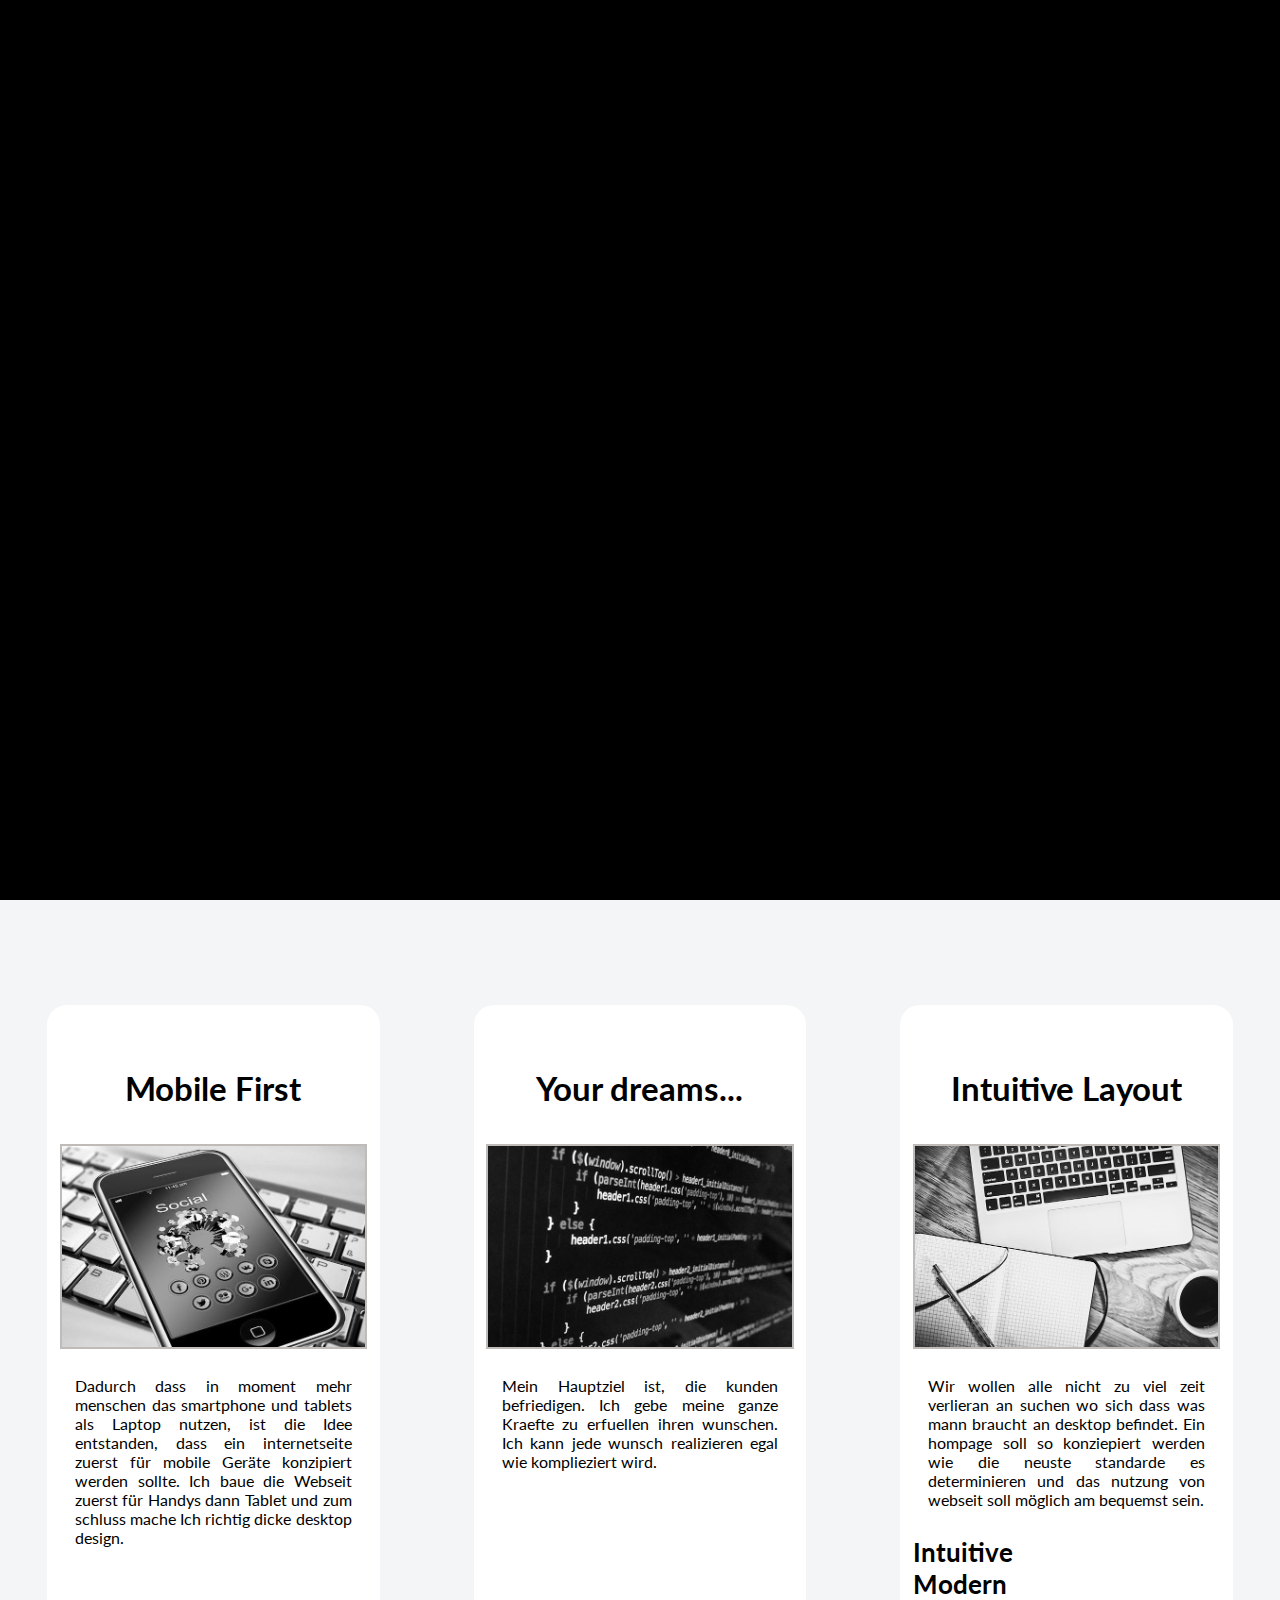
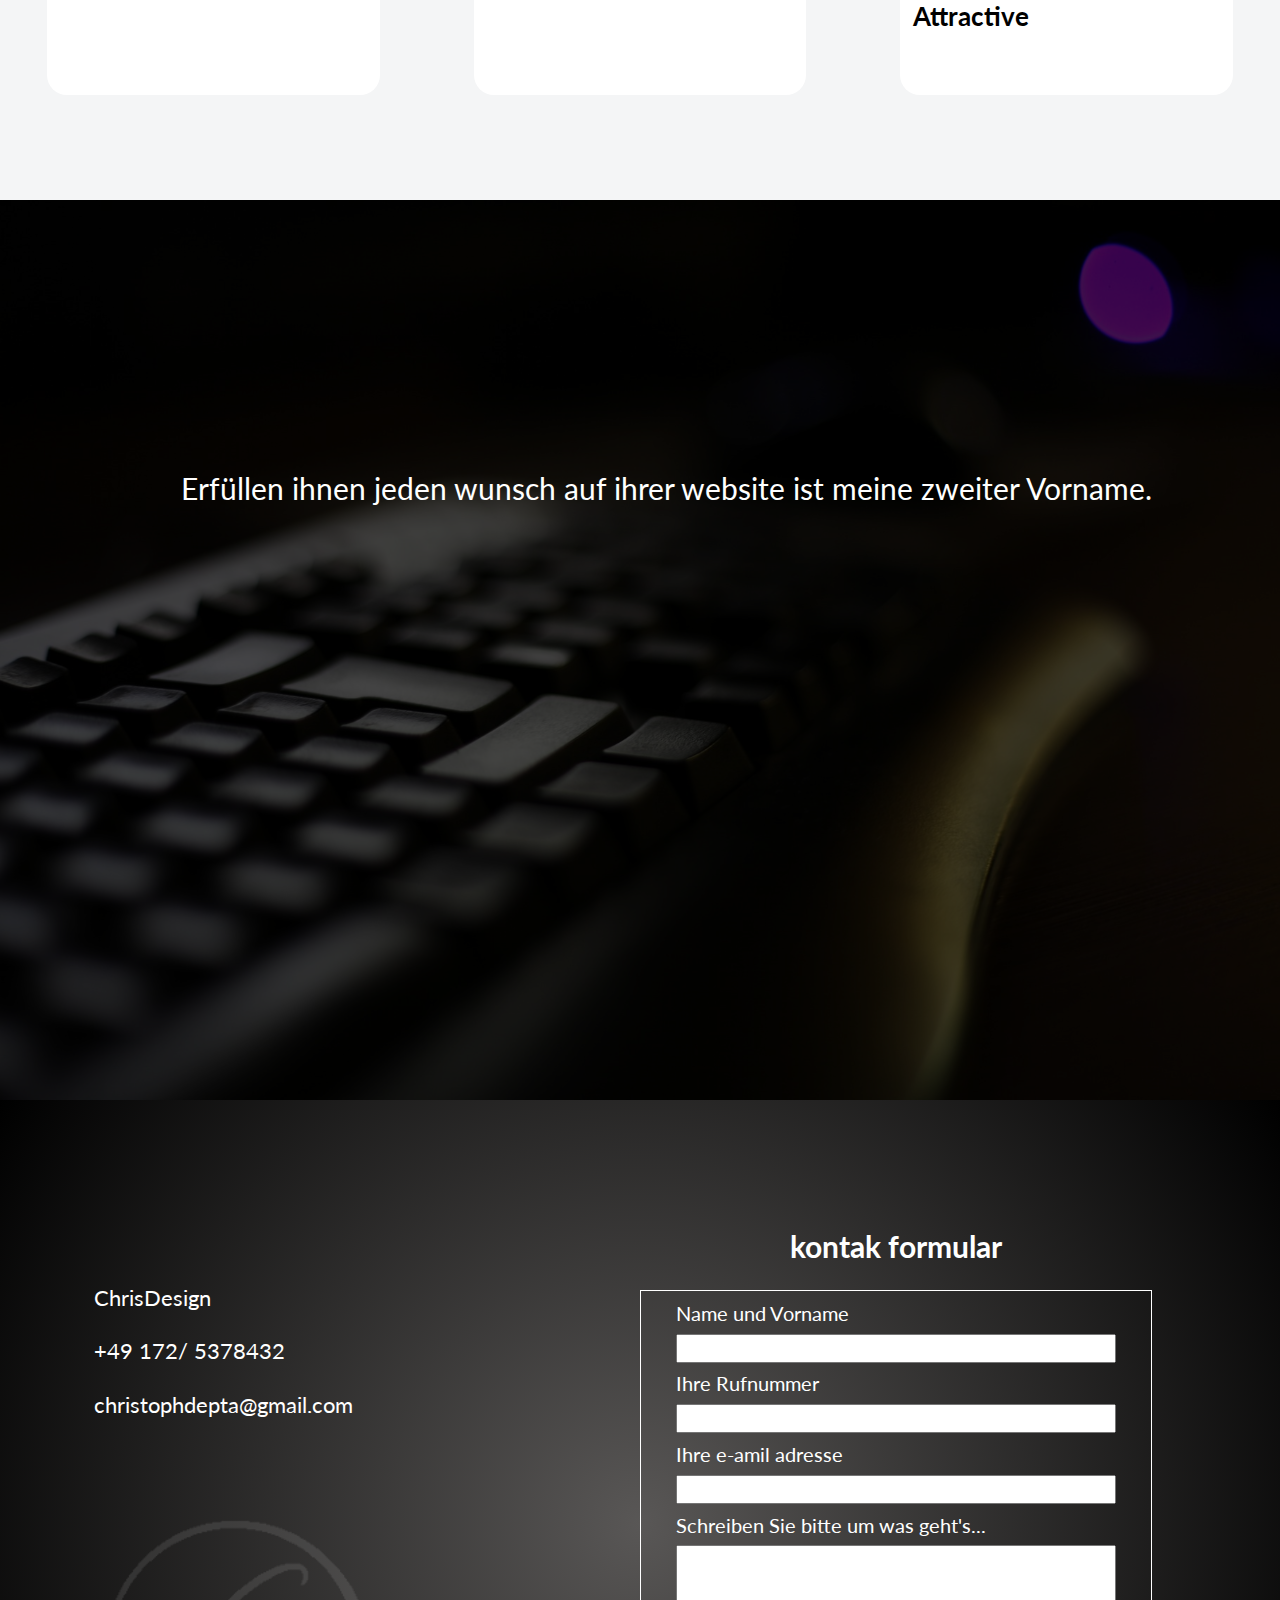
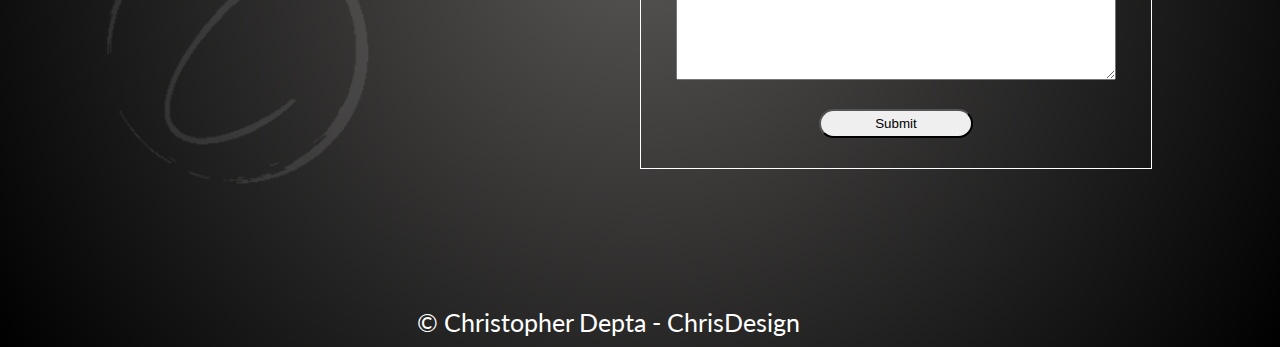
==== commit 955a02e9: "more changes for responsives design. for all elem." ====
--- a/index.html
+++ b/index.html
@@ -55,8 +55,15 @@
                     Ich baue die Webseit zuerst für Handys dann Tablet und zum schluss mache Ich richtig dicke desktop design.
                 </p>
             </div>
+            <div class="article__office">
+                <h1>Your dreams...</h1>
+                <img src="img/office.jpg" alt="">
+                <p>
+                    Mein Hauptziel ist, die kunden befriedigen. Ich gebe meine ganze Kraefte zu erfuellen ihren wunschen. Ich kann jede wunsch realizieren egal wie komplieziert wird. 
+                </p>
+            </div> 
             <div class="article__intuitivesLayout">
-                <h1>Intuitives Website-Layout</h1>
+                <h1>Intuitive Layout</h1>
                 <img src="img/layout.jpg" alt="">
                 <p>
                     Wir wollen alle nicht zu viel zeit verlieran an suchen wo sich dass was mann braucht an desktop befindet. Ein hompage soll so konziepiert werden wie die neuste standarde es determinieren und das nutzung von webseit soll möglich am bequemst sein.
@@ -67,13 +74,7 @@
                     <li><h3>Attractive</h3></li>
                 </ul>
             </div>
-            <div class="article__office">
-                <h1>Deine Wünsche...</h1>
-                <img src="img/office.jpg" alt="">
-                <p>
-                    Lorem ipsum dolor sit amet consectetur adipisicing elit. Ratione itaque nam, ipsam aliquam possimus iusto sapiente nostrum enim! Eos quam maiores numquam ea dignissimos.
-                </p>
-            </div> 
+           
         </section>
         <section class="aside">
             <div class="aside__black">
--- a/css/style.css
+++ b/css/style.css
@@ -1,5 +1,12 @@
 @import url("https://fonts.googleapis.com/css2?family=Lato:ital,wght@0,300;0,400;0,700;1,400;1,700&display=swap");
-@import url("https://fonts.googleapis.com/css2?family=Cabin:ital,wght@0,400;0,700;1,400&display=swap");
+@import url("https://fonts.googleapis.com/css2?family=Cabin:ital,wght@0,100;0,400;0,700;1,400&display=swap");
+* {
+  margin: 0;
+  padding: 0;
+  -webkit-box-sizing: border-box;
+          box-sizing: border-box;
+}
+
 html {
   background-color: #000;
   font-family: "Lato", sans-serif;
@@ -7,10 +14,7 @@
 }
 
 body {
-  margin: 0;
-  padding: 0;
-  -webkit-box-sizing: border-box;
-          box-sizing: border-box;
+  max-width: 1920px;
 }
 
 .sideWrap {
@@ -30,6 +34,9 @@
           transform: translate(0, 0);
   -webkit-transition: .6s linear;
   transition: .6s linear;
+  -webkit-box-pack: space-evenly;
+      -ms-flex-pack: space-evenly;
+          justify-content: space-evenly;
 }
 
 .wrap.active {
@@ -37,11 +44,33 @@
           transform: translate(100%, 1%);
 }
 
-@media (orientation: landscape) {
+@media screen and (min-width: 760px) and (orientation: portrait) {
+  .wrap.active {
+    -webkit-transform: translate(50%, 3%);
+            transform: translate(50%, 3%);
+    border-radius: 40px;
+  }
+}
+
+@media screen and (orientation: landscape) {
   .wrap.active {
     -webkit-transform: translate(60%, 3%);
             transform: translate(60%, 3%);
     border-radius: 40px;
+  }
+}
+
+@media screen and (min-width: 768px) and (orientation: landscape) {
+  .wrap.active {
+    -webkit-transform: translate(40%, 3%);
+            transform: translate(40%, 3%);
+  }
+}
+
+@media screen and (min-width: 1024px) {
+  .wrap.active {
+    -webkit-transform: translate(30%, 3%);
+            transform: translate(30%, 3%);
   }
 }
 
@@ -105,12 +134,30 @@
   background-color: #fff;
 }
 
-@media (orientation: landscape) {
+@media screen and (min-width: 768px) and (orientation: portrait) {
   .burger {
-    top: 4vh;
-    left: 4vh;
-    width: calc(20vh/2 + 2vh);
-    height: calc(20vh/2);
+    top: 1.5vh;
+    left: 1vh;
+    width: calc(5vh/2 + 2vh);
+    height: calc(5vh/2);
+  }
+}
+
+@media screen and (orientation: landscape) {
+  .burger {
+    top: 2vh;
+    left: 2vh;
+    width: calc(10vh/2 + 2vh);
+    height: calc(10vh/2);
+  }
+}
+
+@media screen and (min-width: 768px) and (orientation: landscape) {
+  .burger {
+    top: 2vh;
+    left: 2vh;
+    width: calc(8vh/2 + 2vh);
+    height: calc(8vh/2);
   }
 }
 
@@ -138,6 +185,8 @@
   text-align: center;
   margin-left: 10vh;
   line-height: 10vh;
+  -webkit-transform: translate();
+          transform: translate();
   -webkit-transition: .4s linear;
   transition: .4s linear;
 }
@@ -148,7 +197,7 @@
   display: -webkit-box;
   display: -ms-flexbox;
   display: flex;
-  margin-right: 4%;
+  margin-right: 4vw;
   opacity: 1;
   -webkit-transition: .2s linear;
   transition: .2s linear;
@@ -169,21 +218,36 @@
 .active .nav__title {
   -webkit-transform: scale(1.5);
           transform: scale(1.5);
-  margin-top: 4%;
-  margin-left: 40%;
+  margin-top: 4vh;
+  margin-left: 40vw;
 }
 
 .active .nav__logo {
   opacity: 0;
 }
 
-@media (orientation: landscape) {
+@media screen and (min-width: 768px) and (orientation: portrait) {
   .nav {
-    height: 20vh;
+    height: 5vh;
+    font-size: 4rem;
+  }
+  .nav__title {
+    line-height: 5vh;
+  }
+  .active .nav__title {
+    margin-left: 0;
+    -webkit-transform: translate(-20%, 5vh) scale(1.5);
+            transform: translate(-20%, 5vh) scale(1.5);
+  }
+}
+
+@media screen and (orientation: landscape) {
+  .nav {
+    height: 10vh;
     font-size: 3rem;
   }
   .nav__title {
-    line-height: 20vh;
+    line-height: 10vh;
   }
   .nav__logo__img {
     margin-left: 50%;
@@ -192,6 +256,36 @@
     margin-left: 2%;
     -webkit-transform: scale(1.2);
             transform: scale(1.2);
+  }
+}
+
+@media screen and (min-width: 768px) and (orientation: landscape) {
+  .nav {
+    height: 8vh;
+  }
+  .nav__title {
+    line-height: 8vh;
+  }
+  .active .nav__title {
+    margin-left: 0;
+    -webkit-transform: translate(-20%, 7vh) scale(1.5);
+            transform: translate(-20%, 7vh) scale(1.5);
+  }
+}
+
+@media screen and (min-width: 1024px) {
+  .nav {
+    font-size: 4rem;
+  }
+  .active .nav__title {
+    -webkit-transform: translate(-30%, 7vh) scale(1.5);
+            transform: translate(-30%, 7vh) scale(1.5);
+  }
+}
+
+@media screen and (min-width: 1280px) {
+  .nav {
+    font-size: 5rem;
   }
 }
 
@@ -201,7 +295,7 @@
   left: 0;
   right: 0;
   height: 70%;
-  width: 100%;
+  width: 100vw;
   -webkit-transform: translateX(-100%);
           transform: translateX(-100%);
   font-family: "Cabin", sans-serif;
@@ -235,6 +329,7 @@
           transform: translateY(100%);
   -webkit-transition: .7s 0.6s ease-out;
   transition: .7s 0.6s ease-out;
+  text-align: left;
 }
 
 .menu__list div li a {
@@ -315,12 +410,38 @@
           transform: translateY(0);
 }
 
-@media (orientation: landscape) {
+@media screen and (min-width: 768px) and (orientation: portrait) {
   .menu {
-    font-size: 3.5rem;
+    width: 50vw;
+    font-size: 5rem;
   }
   .menu__copy div {
     margin: auto auto auto 20%;
+  }
+}
+
+@media screen and (orientation: landscape) {
+  .menu {
+    width: 60vw;
+    font-size: 3.5rem;
+  }
+  .menu__copy div {
+    margin: auto auto auto 20%;
+  }
+}
+
+@media screen and (min-width: 768px) and (orientation: landscape) {
+  .menu {
+    width: 40vw;
+    font-size: 5.5rem;
+    font-weight: lighter;
+  }
+}
+
+@media screen and (min-width: 1024px) {
+  .menu {
+    width: 30vw;
+    font-size: 7rem;
   }
 }
 
@@ -633,6 +754,10 @@
 }
 
 .baner__sentence__about span.active {
+  -webkit-transform: scale(1);
+          transform: scale(1);
+  -webkit-transition: .5s;
+  transition: .5s;
   -webkit-animation: about 0.7s .5s linear both;
           animation: about 0.7s .5s linear both;
 }
@@ -675,6 +800,14 @@
     opacity: 1;
     border-radius: 3vh;
   }
+}
+
+.baner__sentence__about span.active:hover {
+  background-color: #000;
+  color: #fff;
+  -webkit-transform: scale(1.1);
+          transform: scale(1.1);
+  font-size: 3rem;
 }
 
 .baner__black {
@@ -696,11 +829,13 @@
   40% {
     opacity: 1;
   }
-  80% {
+  99% {
     opacity: 0;
+    height: 100vh;
   }
   100% {
     opacity: 0;
+    height: 0;
   }
 }
 
@@ -711,25 +846,27 @@
   40% {
     opacity: 1;
   }
-  80% {
+  99% {
     opacity: 0;
+    height: 100vh;
   }
   100% {
     opacity: 0;
-  }
-}
-
-@media (orientation: landscape) {
+    height: 0;
+  }
+}
+
+@media screen and (min-width: 768px) and (orientation: portrait) {
   .baner__img {
-    background-image: url("../img/laptop1024landscape.jpg");
+    background-image: url("../img/laptop1000portrait.jpg");
   }
   @-webkit-keyframes banerMove {
     0% {
       margin-top: 0;
     }
     100% {
-      margin-top: 20vh;
-      height: calc(100vh - 20vh);
+      margin-top: 5vh;
+      height: calc(100vh - 5vh);
     }
   }
   @keyframes banerMove {
@@ -737,13 +874,102 @@
       margin-top: 0;
     }
     100% {
-      margin-top: 20vh;
-      height: calc(100vh - 20vh);
+      margin-top: 5vh;
+      height: calc(100vh - 5vh);
     }
   }
   .baner__sentence {
-    left: 20%;
-    top: 40vh;
+    left: 40vw;
+    width: 55vw;
+    height: 55vw;
+    font-size: 6rem;
+  }
+  .baner__sentence__words__word2 {
+    -webkit-transform: translate(-50%, 110%);
+            transform: translate(-50%, 110%);
+  }
+  .baner__sentence__words__word3 {
+    font-size: 7rem;
+    text-align: left;
+  }
+  .baner__sentence__words__word4 {
+    font-size: 9rem;
+    text-align: center;
+  }
+  .baner__sentence__about span {
+    height: 4vh;
+    width: 4vh;
+    line-height: 4vh;
+  }
+  .baner__sentence__about span.active {
+    -webkit-animation: about 0.7s .5s linear both;
+            animation: about 0.7s .5s linear both;
+  }
+  @-webkit-keyframes about {
+    0% {
+    }
+    50% {
+      opacity: 1;
+    }
+    75% {
+      width: 15vh;
+      opacity: 1;
+      border-radius: 3vh;
+      font-size: 0;
+    }
+    100% {
+      font-size: 2rem;
+      width: 15vh;
+      opacity: 1;
+      border-radius: 3vh;
+    }
+  }
+  @keyframes about {
+    0% {
+    }
+    50% {
+      opacity: 1;
+    }
+    75% {
+      width: 15vh;
+      opacity: 1;
+      border-radius: 3vh;
+      font-size: 0;
+    }
+    100% {
+      font-size: 2rem;
+      width: 15vh;
+      opacity: 1;
+      border-radius: 3vh;
+    }
+  }
+}
+
+@media screen and (orientation: landscape) {
+  .baner__img {
+    background-image: url("../img/laptop1024landscape.jpg");
+  }
+  @-webkit-keyframes banerMove {
+    0% {
+      margin-top: 0;
+    }
+    100% {
+      margin-top: 10vh;
+      height: calc(100vh - 10vh);
+    }
+  }
+  @keyframes banerMove {
+    0% {
+      margin-top: 0;
+    }
+    100% {
+      margin-top: 10vh;
+      height: calc(100vh - 10vh);
+    }
+  }
+  .baner__sentence {
+    left: 20vw;
+    top: 30vh;
     height: 25vw;
   }
   .baner__sentence__words__word1 {
@@ -780,9 +1006,9 @@
         flex-basis: 30%;
   }
   .baner__sentence__about span {
-    height: 10vh;
-    width: 10vh;
-    line-height: 10vh;
+    height: 3rem;
+    width: 3rem;
+    line-height: 3rem;
     border-radius: 5vh;
     letter-spacing: 1px;
   }
@@ -829,6 +1055,135 @@
       width: 20vw;
       opacity: 1;
     }
+  }
+}
+
+@media screen and (min-width: 768px) and (orientation: landscape) {
+  @-webkit-keyframes banerMove {
+    0% {
+      margin-top: 0;
+    }
+    100% {
+      margin-top: 8vh;
+      height: calc(100vh - 8vh);
+    }
+  }
+  @keyframes banerMove {
+    0% {
+      margin-top: 0;
+    }
+    100% {
+      margin-top: 8vh;
+      height: calc(100vh - 8vh);
+    }
+  }
+  .baner__sentence {
+    top: 25vh;
+    left: 17vw;
+    height: 30vw;
+    font-size: 4rem;
+  }
+  .baner__sentence__words__word2 {
+    -webkit-transform: translate(2%, 62%);
+            transform: translate(2%, 62%);
+  }
+  .baner__sentence__words__word3 {
+    font-size: 5rem;
+  }
+  .baner__sentence__words__word4 {
+    font-size: 6rem;
+  }
+  .baner__sentence__about span {
+    height: 6vh;
+    width: 6vh;
+    line-height: 6vh;
+    border-radius: 5vh;
+    letter-spacing: 1px;
+  }
+  .baner__sentence__about span.active {
+    -webkit-animation: about 0.7s .5s ease-out both;
+            animation: about 0.7s .5s ease-out both;
+  }
+  @-webkit-keyframes about {
+    0% {
+      width: 6vh;
+    }
+    50% {
+      opacity: 1;
+      font-size: 0;
+      width: 10vh;
+    }
+    75% {
+      width: 15vh;
+      opacity: 1;
+      font-size: 1rem;
+    }
+    100% {
+      font-size: 2rem;
+      width: 15vw;
+      opacity: 1;
+    }
+  }
+  @keyframes about {
+    0% {
+      width: 6vh;
+    }
+    50% {
+      opacity: 1;
+      font-size: 0;
+      width: 10vh;
+    }
+    75% {
+      width: 15vh;
+      opacity: 1;
+      font-size: 1rem;
+    }
+    100% {
+      font-size: 2rem;
+      width: 15vw;
+      opacity: 1;
+    }
+  }
+}
+
+@media screen and (min-width: 1024px) {
+  .baner__img {
+    background-image: url("../img/laptop1920landscape.jpg");
+  }
+  .baner__sentence {
+    top: 30vh;
+    left: 30vw;
+    height: 30vw;
+    width: 65vw;
+    font-size: 6rem;
+  }
+  .baner__sentence__words__word2 {
+    -webkit-transform: translate(0, 59%);
+            transform: translate(0, 59%);
+  }
+  .baner__sentence__words__word3 {
+    font-size: 7rem;
+  }
+  .baner__sentence__words__word4 {
+    font-size: 8rem;
+  }
+}
+
+@media screen and (min-width: 1280px) {
+  .baner__sentence {
+    top: 40vh;
+    height: 40vh;
+    font-size: 10rem;
+  }
+  .baner__sentence__words__word2 {
+    -webkit-transform: translate(0, 60%);
+            transform: translate(0, 60%);
+  }
+  .baner__sentence__words__word3 {
+    font-size: 11rem;
+  }
+  .baner__sentence__words__word4 {
+    font-size: 12rem;
   }
 }
 
@@ -839,7 +1194,7 @@
   -webkit-box-flex: 1;
       -ms-flex-positive: 1;
           flex-grow: 1;
-  font-size: 2rem;
+  font-size: 1.6rem;
   display: -webkit-box;
   display: -ms-flexbox;
   display: flex;
@@ -848,6 +1203,8 @@
   -webkit-box-pack: center;
       -ms-flex-pack: center;
           justify-content: center;
+  -ms-flex-line-pack: space-evenly;
+      align-content: space-evenly;
 }
 
 .article div {
@@ -878,7 +1235,7 @@
 }
 
 .article div img {
-  max-width: 100%;
+  width: 100%;
   margin: 2vh auto;
   border: 2px solid #BFBBB8;
 }
@@ -897,11 +1254,50 @@
   margin-bottom: 40px;
 }
 
+@media screen and (min-width: 768px) and (orientation: portrait) {
+  .article div {
+    -ms-flex-preferred-size: 40%;
+        flex-basis: 40%;
+  }
+}
+
+@media screen and (orientation: landscape) {
+  .article div {
+    -ms-flex-preferred-size: 60%;
+        flex-basis: 60%;
+  }
+}
+
+@media screen and (min-width: 768px) and (orientation: landscape) {
+  .article div {
+    -ms-flex-preferred-size: 40%;
+        flex-basis: 40%;
+  }
+}
+
+@media screen and (min-width: 1024px) {
+  .article div {
+    -ms-flex-preferred-size: 30%;
+        flex-basis: 30%;
+    margin-bottom: 40px;
+  }
+}
+
+@media screen and (min-width: 1280px) {
+  .article {
+    max-width: 1600px;
+  }
+  .article div {
+    -ms-flex-preferred-size: 26%;
+        flex-basis: 26%;
+  }
+}
+
 .aside {
   -ms-flex-preferred-size: 100%;
       flex-basis: 100%;
   min-height: 100vh;
-  background-image: url("../img/keyboard.jpg");
+  background-image: url("../img/keyboard500portrait.jpg");
   background-attachment: fixed;
   background-repeat: no-repeat;
   background-color: black;
@@ -925,7 +1321,7 @@
   display: block;
   height: 100vh;
   width: 100%;
-  background-color: #000000c5;
+  background-color: rgba(0, 0, 0, 0.7);
   font-size: 30px;
   color: white;
   text-align: center;
@@ -937,12 +1333,25 @@
   margin: 30vh 10% auto;
 }
 
+@media screen and (orientation: landscape) {
+  .aside {
+    background-image: url("../img/keyboard1024landscape.jpg");
+    background-size: cover;
+  }
+}
+
+@media screen and (orientation: landscape) and (min-width: 1024px) {
+  .aside {
+    background-image: url("../img/keyboard1920landscape.jpg");
+  }
+}
+
 .footer {
   -ms-flex-preferred-size: 100%;
       flex-basis: 100%;
-  -webkit-box-flex: 2;
-      -ms-flex-positive: 2;
-          flex-grow: 2;
+  -webkit-box-flex: 1;
+      -ms-flex-positive: 1;
+          flex-grow: 1;
   width: 100%;
   min-height: 100vh;
   background: #595756;
@@ -957,19 +1366,18 @@
 .footer__socials {
   -ms-flex-preferred-size: 100%;
       flex-basis: 100%;
-  margin-top: 5%;
+  margin-top: 5vh;
   font-size: 1.6rem;
   display: -webkit-box;
   display: -ms-flexbox;
   display: flex;
   -ms-flex-wrap: wrap;
       flex-wrap: wrap;
-  -ms-flex-line-pack: start;
-      align-content: flex-start;
   padding: 5%;
 }
 
 .footer__socials__soc1, .footer__socials__soc2, .footer__socials__soc3 {
+  text-align: left;
   -ms-flex-preferred-size: 100%;
       flex-basis: 100%;
   margin: 3%;
@@ -992,7 +1400,7 @@
 .footer__socials__img img {
   margin: 10%;
   width: 70%;
-  opacity: .7;
+  opacity: .1;
 }
 
 .footer__form {
@@ -1026,21 +1434,21 @@
 
 .footer__form form div input {
   padding: 5px;
-  width: 90%;
+  width: 100%;
   margin: 2% auto;
 }
 
 .footer__form form div #description {
   padding: 5px;
   display: block;
-  width: 90%;
+  width: 100%;
   height: 15vh;
   margin: 2% auto;
 }
 
 .footer__form form div #send {
   display: block;
-  width: 50%;
+  width: 35%;
   margin: 20px auto;
   cursor: pointer;
   border-radius: 20px;
@@ -1058,9 +1466,60 @@
   text-align: center;
 }
 
-@media (orientation: landscape) {
+@media screen and (min-width: 768px) and (orientation: portrait) {
+  .footer {
+    min-height: 50vh;
+  }
+  .footer__socials {
+    margin-top: 12vh;
+    -ms-flex-preferred-size: 40%;
+        flex-basis: 40%;
+  }
+  .footer__socials__img {
+    margin-top: 14vh;
+    display: block;
+  }
+  .footer__form {
+    -ms-flex-preferred-size: 40%;
+        flex-basis: 40%;
+  }
+}
+
+@media screen and (orientation: landscape) {
   .footer__socials {
     font-size: 2.2rem;
   }
+  .footer__form {
+    -ms-flex-preferred-size: 60%;
+        flex-basis: 60%;
+  }
+  .footer__copy {
+    font-size: 1.6rem;
+    text-align: right;
+    padding-right: 5vw;
+  }
+}
+
+@media screen and (min-width: 768px) and (orientation: landscape) {
+  .footer {
+    min-height: 50vh;
+  }
+  .footer__socials {
+    margin-top: 12vh;
+    -ms-flex-preferred-size: 40%;
+        flex-basis: 40%;
+  }
+  .footer__socials__img {
+    margin-top: 5vh;
+    display: block;
+  }
+  .footer__form {
+    -ms-flex-preferred-size: 40%;
+        flex-basis: 40%;
+  }
+  .footer__copy {
+    text-align: center;
+    font-size: 2.5rem;
+  }
 }
 /*# sourceMappingURL=style.css.map */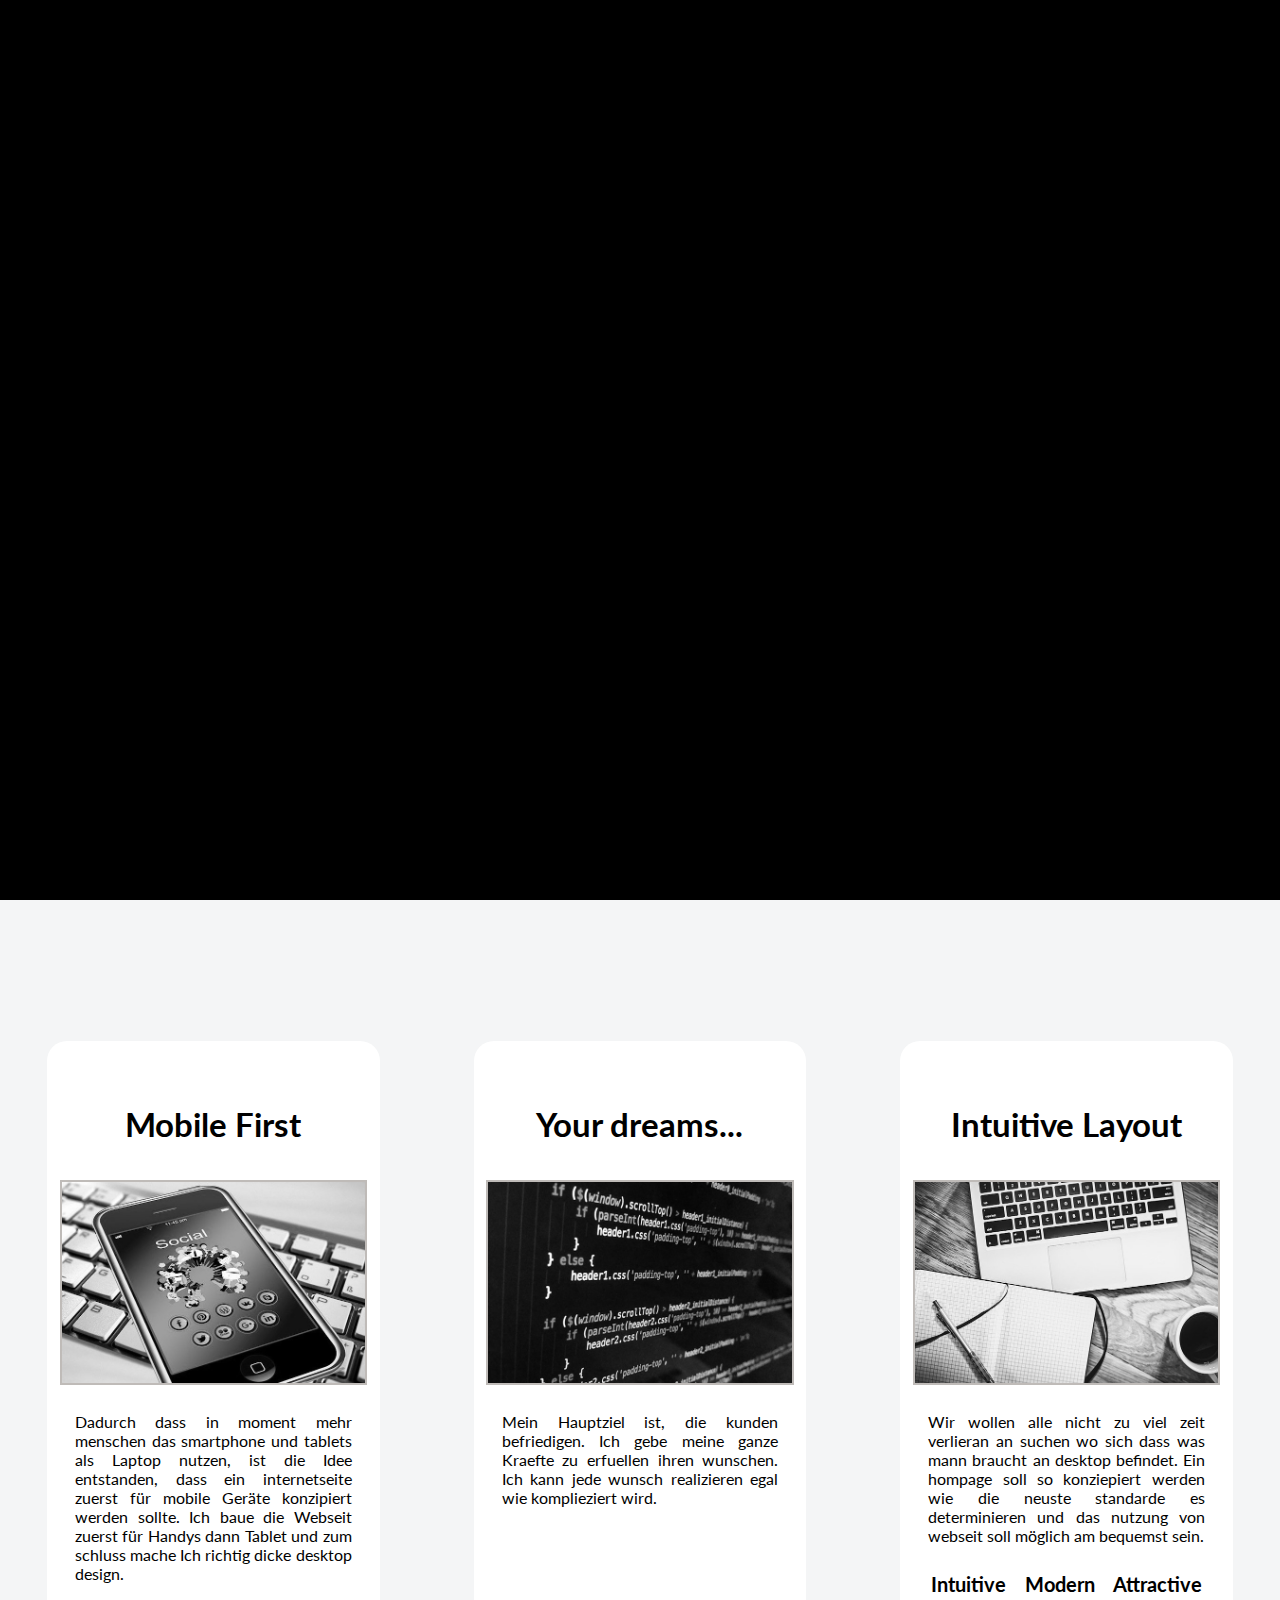
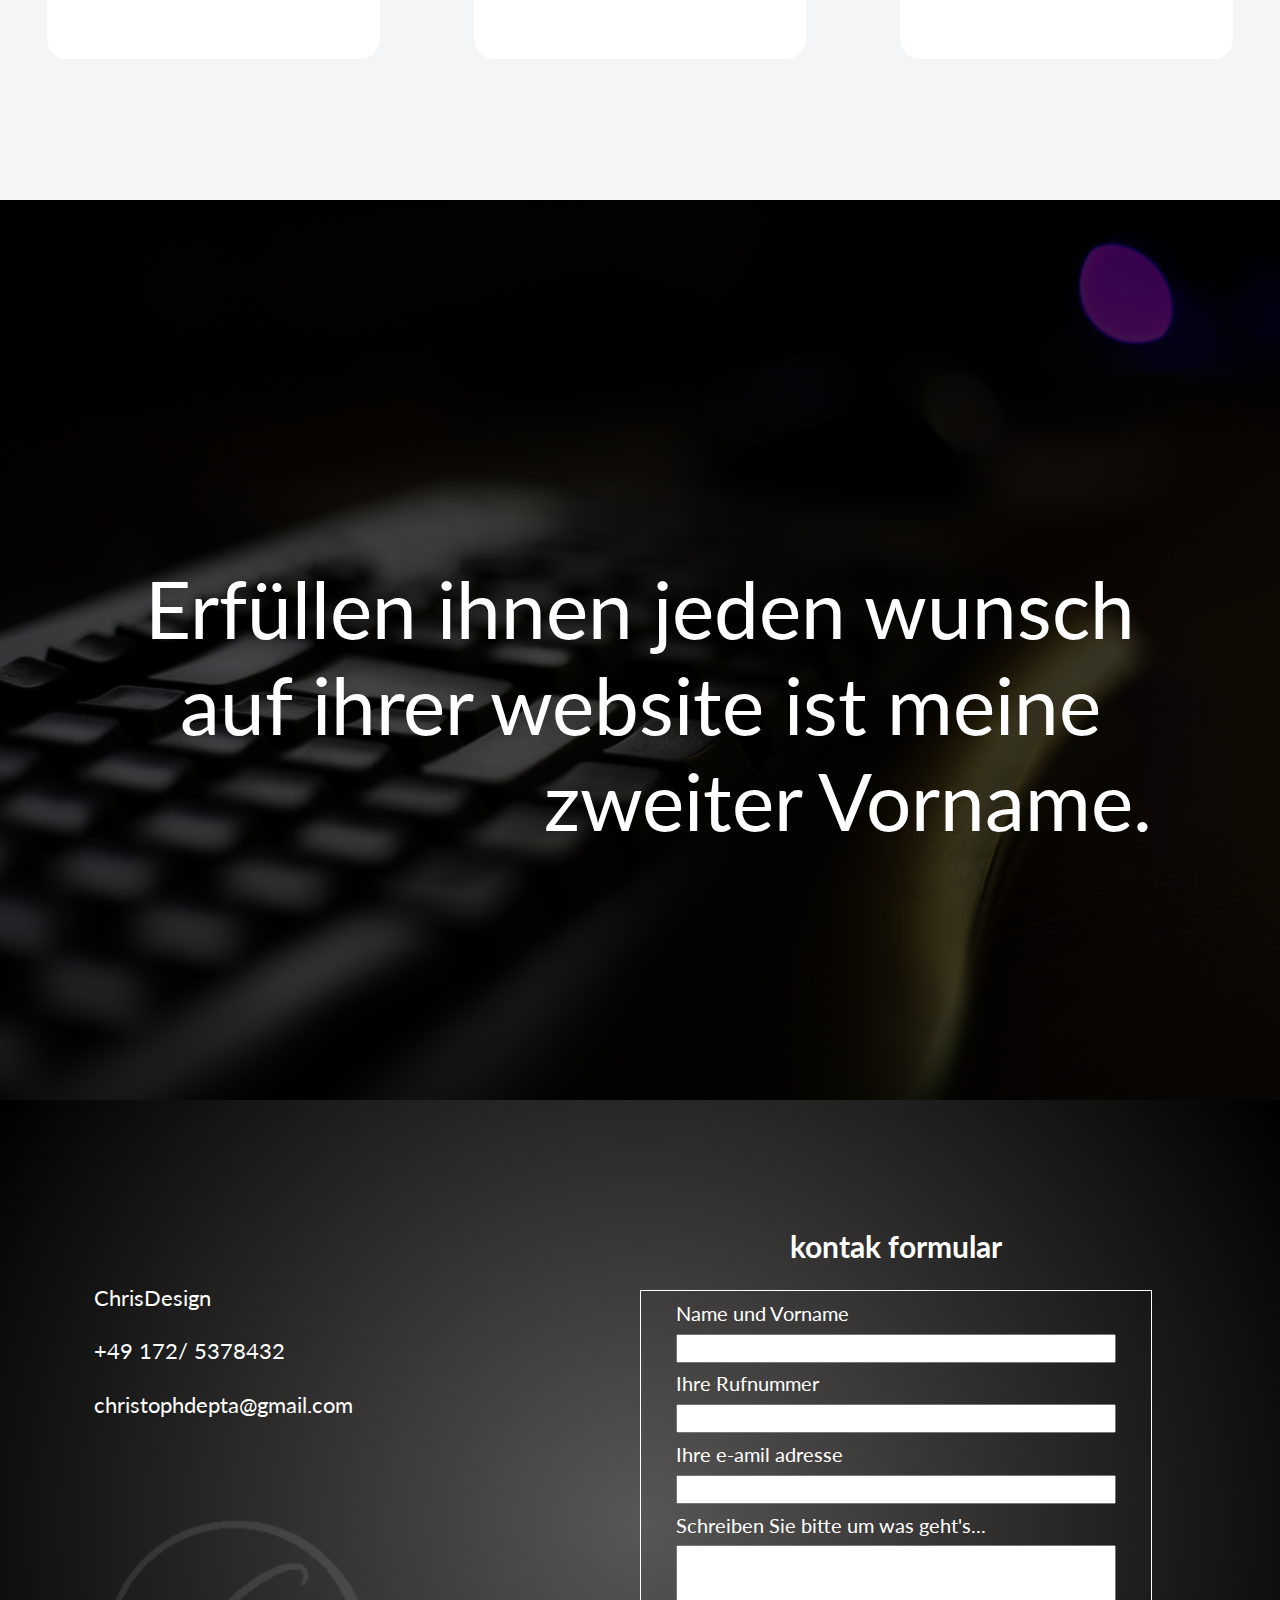
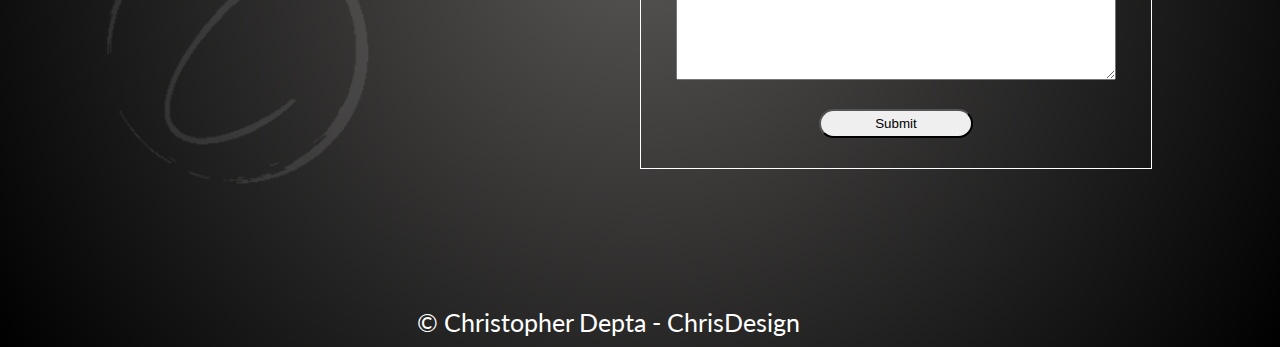
==== commit 0281f6b2: "add first project to site" ====
--- a/index.html
+++ b/index.html
@@ -22,7 +22,7 @@
     <section class="menu">
         <div class="menu__list">
         <div><li><a href="#">About<span></span></a></li></div>
-        <div><li><a href="#">Projects<span></span></a></li></div>
+        <div><li><a href="sss/sss.html">Projects<span></span></a></li></div>
         <div><li><a href="#">Contact me<span></span></a></li></div>
     </div>
         <div class="menu__copy"><div><p><strong>&copy</strong> ChrisDesign</p></div></div>
--- a/css/style.css
+++ b/css/style.css
@@ -1150,6 +1150,36 @@
   .baner__img {
     background-image: url("../img/laptop1920landscape.jpg");
   }
+  @-webkit-keyframes banerMove {
+    0% {
+      margin-top: 0;
+      border-radius: 0;
+    }
+    75% {
+      border-radius: 20px;
+    }
+    100% {
+      margin: 8vh 2vw 2vw;
+      height: calc(calc(100vh - 8vh) - 2vw);
+      width: 96vw;
+      border-radius: 20px;
+    }
+  }
+  @keyframes banerMove {
+    0% {
+      margin-top: 0;
+      border-radius: 0;
+    }
+    75% {
+      border-radius: 20px;
+    }
+    100% {
+      margin: 8vh 2vw 2vw;
+      height: calc(calc(100vh - 8vh) - 2vw);
+      width: 96vw;
+      border-radius: 20px;
+    }
+  }
   .baner__sentence {
     top: 30vh;
     left: 30vw;
@@ -1231,7 +1261,7 @@
 }
 
 .article div h3 {
-  font-size: 2.6rem;
+  font-size: 2rem;
 }
 
 .article div img {
@@ -1244,6 +1274,12 @@
   margin: 2vh auto;
   width: 100%;
   list-style: none;
+  display: -webkit-box;
+  display: -ms-flexbox;
+  display: flex;
+  -webkit-box-pack: space-evenly;
+      -ms-flex-pack: space-evenly;
+          justify-content: space-evenly;
 }
 
 .article div p {
@@ -1322,7 +1358,7 @@
   height: 100vh;
   width: 100%;
   background-color: rgba(0, 0, 0, 0.7);
-  font-size: 30px;
+  font-size: 3rem;
   color: white;
   text-align: center;
   text-align-last: right;
@@ -1343,6 +1379,12 @@
 @media screen and (orientation: landscape) and (min-width: 1024px) {
   .aside {
     background-image: url("../img/keyboard1920landscape.jpg");
+  }
+  .aside__black {
+    font-size: 8rem;
+  }
+  .aside__black p {
+    margin-top: 40vh;
   }
 }
 
